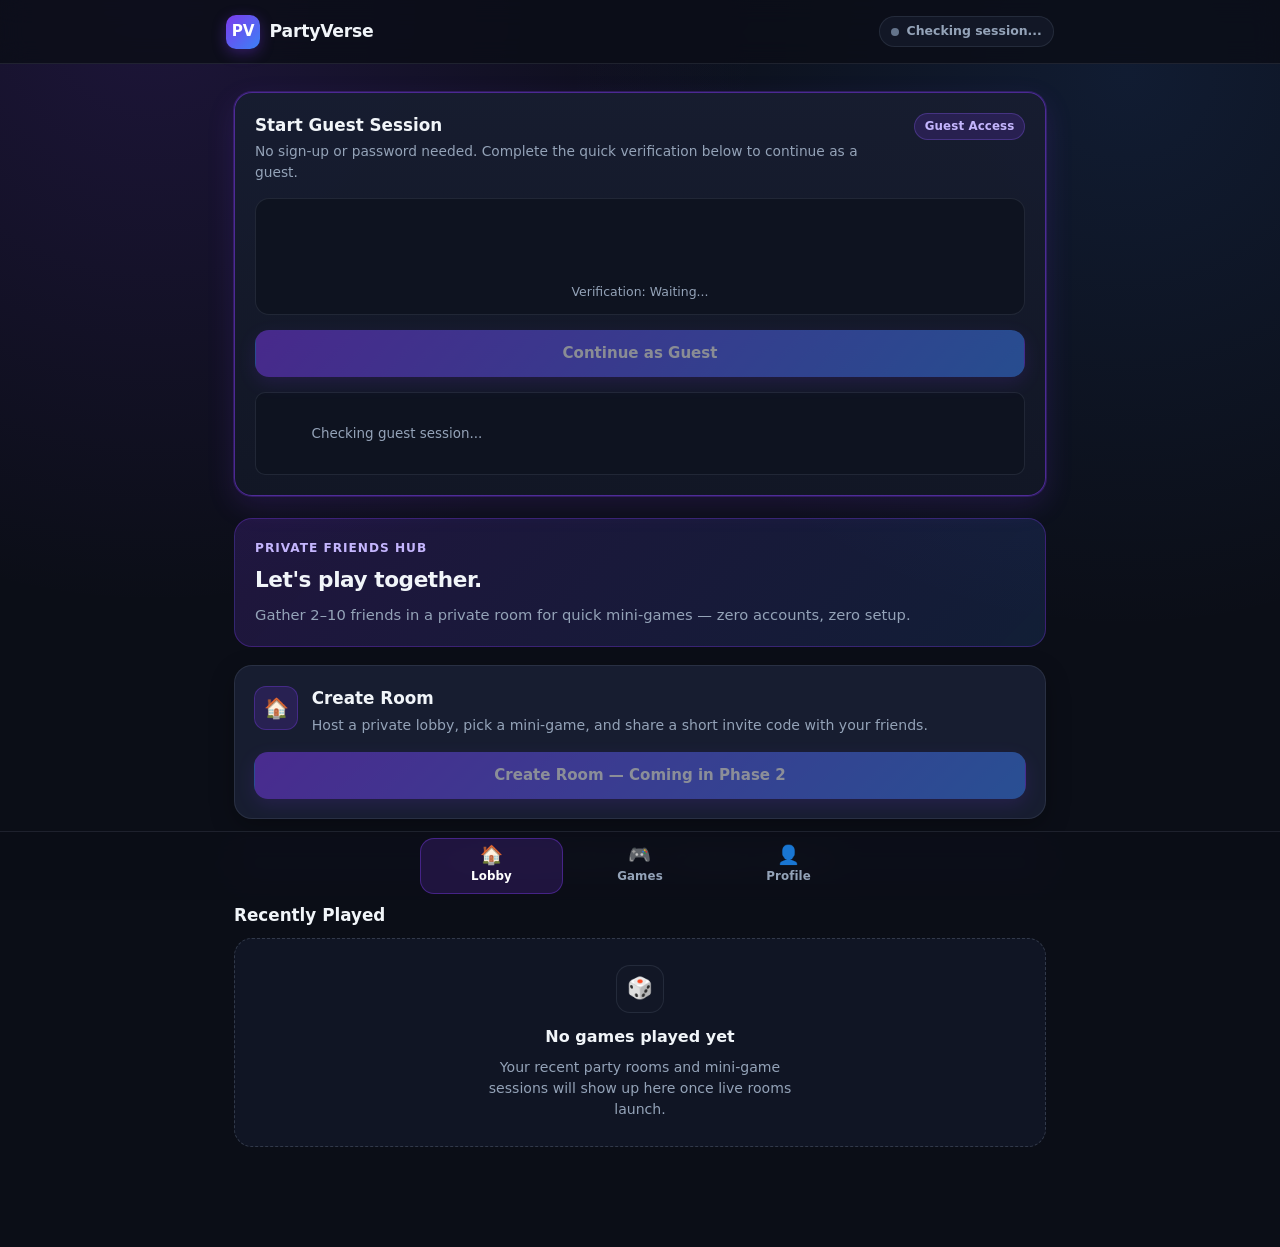
==== index.html @ f5dfbe2a "Create index.html" ====
<!DOCTYPE html>
<html lang="en">
<head>
  <meta charset="UTF-8" />
  <meta name="viewport" content="width=device-width, initial-scale=1.0" />
  <title>PartyVerse — Private Mini-Games for Friends</title>
  <link rel="stylesheet" href="./css/style.css" />
  <script
    src="https://challenges.cloudflare.com/turnstile/v0/api.js?render=explicit"
    async
    defer
  ></script>
</head>
<body>
  <div class="app-shell">
    <!-- Top Bar -->
    <header class="topbar">
      <div class="topbar-inner">
        <div class="brand">
          <span class="brand-mark" aria-hidden="true">PV</span>
          <span class="brand-name">PartyVerse</span>
        </div>

        <div id="status-pill" class="status-pill" role="status" aria-live="polite">
          <span class="status-dot" aria-hidden="true"></span>
          <span id="status-auth">Checking session...</span>
        </div>
      </div>
    </header>

    <!-- Main Content -->
    <main class="app-main">
      <!-- Guest Sign-In & Turnstile Prompt (Mounted for Turnstile; hidden when session active in Step 2B) -->
      <section id="auth-card" class="auth-card" aria-labelledby="auth-heading">
        <div class="auth-card-head">
          <div>
            <h2 id="auth-heading" class="auth-title">Start Guest Session</h2>
            <p class="auth-subtitle">
              No sign-up or password needed. Complete the quick verification below to continue as a guest.
            </p>
          </div>
          <span class="pill pill--purple">Guest Access</span>
        </div>

        <div class="turnstile-wrap">
          <div id="turnstile-box"></div>
          <div class="turnstile-status">
            Verification: <span id="status-turnstile">Waiting...</span>
          </div>
        </div>

        <button id="btn-signin" type="button" class="btn btn--primary btn--full" disabled>
          Continue as Guest
        </button>

        <div id="log-output" class="auth-feedback" role="status" aria-live="polite">
          Checking guest session...
        </div>
      </section>

      <!-- Hidden compatibility nodes for Phase 0 js/main.js until Step 2B -->
      <div hidden aria-hidden="true">
        <span id="status-config"></span>
        <span id="status-client"></span>
      </div>

      <!-- View 1: Lobby -->
      <section id="view-lobby" class="view is-active" aria-labelledby="lobby-heading">
        <div class="welcome-banner">
          <span class="welcome-kicker">Private Friends Hub</span>
          <h1 id="lobby-heading" class="welcome-title">Let's play together.</h1>
          <p class="welcome-copy">
            Gather 2–10 friends in a private room for quick mini-games — zero accounts, zero setup.
          </p>
        </div>

        <!-- Prominent Create Room Card -->
        <article class="action-card" aria-labelledby="create-room-heading">
          <div class="action-card-top">
            <div class="action-icon action-icon--purple" aria-hidden="true">🏠</div>
            <div>
              <h2 id="create-room-heading" class="action-title">Create Room</h2>
              <p class="action-desc">
                Host a private lobby, pick a mini-game, and share a short invite code with your friends.
              </p>
            </div>
          </div>
          <button type="button" class="btn btn--primary btn--full" disabled aria-disabled="true">
            Create Room — Coming in Phase 2
          </button>
        </article>

        <!-- Smaller, Easily Accessible Join Room Button -->
        <button type="button" class="btn btn--secondary btn--full" disabled aria-disabled="true">
          <span aria-hidden="true">🎟️</span>
          <span>Join Room with Code — Coming in Phase 2</span>
        </button>

        <!-- Recently Played (Clean Empty State) -->
        <section aria-labelledby="recent-heading">
          <div class="section-head" style="margin-bottom: 0.65rem;">
            <h2 id="recent-heading" class="action-title">Recently Played</h2>
          </div>
          <div class="card card--dashed empty-state">
            <div class="empty-state-icon" aria-hidden="true">🎲</div>
            <h3 class="empty-state-title">No games played yet</h3>
            <p class="empty-state-desc">
              Your recent party rooms and mini-game sessions will show up here once live rooms launch.
            </p>
          </div>
        </section>
      </section>

      <!-- View 2: Games -->
      <section id="view-games" class="view" aria-labelledby="games-heading">
        <div class="section-head">
          <h1 id="games-heading" class="section-title">Mini-Games</h1>
          <p class="section-subtitle">
            Designed for 2–10 friends on mobile or desktop. Games unlock once private rooms go live.
          </p>
        </div>

        <div class="games-grid">
          <!-- Game 1: Quiz Battle -->
          <article class="game-card game-card--available" aria-labelledby="game-quiz-title">
            <svg viewBox="0 0 400 130" width="100%" role="img" aria-label="Quiz Battle artwork" style="display:block;border-radius:12px;">
              <defs>
                <linearGradient id="art-quiz" x1="0" y1="0" x2="1" y2="1">
                  <stop offset="0%" stop-color="#311b6e" />
                  <stop offset="100%" stop-color="#1d4ed8" />
                </linearGradient>
              </defs>
              <rect width="400" height="130" fill="url(#art-quiz)" />
              <circle cx="330" cy="24" r="58" fill="#7c3aed" opacity="0.28" />
              <circle cx="70" cy="115" r="52" fill="#3b82f6" opacity="0.24" />
              <rect x="28" y="28" width="112" height="24" rx="8" fill="#ffffff" opacity="0.14" />
              <rect x="28" y="60" width="84" height="16" rx="6" fill="#ffffff" opacity="0.1" />
              <rect x="28" y="84" width="98" height="16" rx="6" fill="#60a5fa" opacity="0.28" />
              <path d="M298 22 L268 70 H294 L282 110 L328 56 H300 Z" fill="#c4b5fd" opacity="0.92" />
            </svg>

            <div class="game-card-top">
              <div>
                <h2 id="game-quiz-title" class="game-title">Quiz Battle</h2>
                <p class="game-mode">Real-time trivia</p>
              </div>
              <span class="pill pill--purple">MVP Launch</span>
            </div>

            <p class="game-desc">
              Answer fast, outscore your friends, and climb the round-by-round trivia leaderboard together.
            </p>

            <div class="game-tags">
              <span class="pill pill--blue">2–10 Players</span>
              <span class="pill pill--muted">Real-Time Trivia</span>
            </div>

            <div class="game-footer">
              <span>Unlocks with live rooms</span>
              <span class="pill pill--muted">Launch Lineup</span>
            </div>
          </article>

          <!-- Game 2: Tic-Tac-Toe Tournament -->
          <article class="game-card game-card--available" aria-labelledby="game-ttt-title">
            <svg viewBox="0 0 400 130" width="100%" role="img" aria-label="Tic-Tac-Toe Tournament artwork" style="display:block;border-radius:12px;">
              <defs>
                <linearGradient id="art-ttt" x1="0" y1="0" x2="1" y2="1">
                  <stop offset="0%" stop-color="#172554" />
                  <stop offset="100%" stop-color="#4c1d95" />
                </linearGradient>
              </defs>
              <rect width="400" height="130" fill="url(#art-ttt)" />
              <circle cx="84" cy="24" r="54" fill="#3b82f6" opacity="0.24" />
              <g stroke="#93c5fd" stroke-width="3" opacity="0.45">
                <line x1="170" y1="22" x2="170" y2="108" />
                <line x1="230" y1="22" x2="230" y2="108" />
                <line x1="130" y1="50" x2="270" y2="50" />
                <line x1="130" y1="80" x2="270" y2="80" />
              </g>
              <g stroke="#c4b5fd" stroke-width="5" stroke-linecap="round">
                <line x1="142" y1="28" x2="158" y2="44" />
                <line x1="158" y1="28" x2="142" y2="44" />
                <line x1="192" y1="57" x2="208" y2="73" />
                <line x1="208" y1="57" x2="192" y2="73" />
              </g>
              <circle cx="250" cy="94" r="10" fill="none" stroke="#60a5fa" stroke-width="5" />
              <circle cx="150" cy="94" r="10" fill="none" stroke="#60a5fa" stroke-width="5" opacity="0.8" />
            </svg>

            <div class="game-card-top">
              <div>
                <h2 id="game-ttt-title" class="game-title">Tic-Tac-Toe Tournament</h2>
                <p class="game-mode">Turn-based tournament</p>
              </div>
              <span class="pill pill--purple">MVP Launch</span>
            </div>

            <p class="game-desc">
              Face off in rapid 1v1 matches across a knockout bracket until one friend claims the crown.
            </p>

            <div class="game-tags">
              <span class="pill pill--blue">2–10 Players</span>
              <span class="pill pill--muted">Turn-Based Tournament</span>
            </div>

            <div class="game-footer">
              <span>Unlocks with live rooms</span>
              <span class="pill pill--muted">Launch Lineup</span>
            </div>
          </article>

          <!-- Game 3: Impostor Word (Coming Soon) -->
          <article class="game-card game-card--upcoming" aria-labelledby="game-impostor-title">
            <svg viewBox="0 0 400 130" width="100%" role="img" aria-label="Impostor Word artwork" style="display:block;border-radius:12px;">
              <defs>
                <linearGradient id="art-imp" x1="0" y1="0" x2="1" y2="1">
                  <stop offset="0%" stop-color="#111827" />
                  <stop offset="100%" stop-color="#1e293b" />
                </linearGradient>
              </defs>
              <rect width="400" height="130" fill="url(#art-imp)" />
              <circle cx="200" cy="65" r="44" fill="#64748b" opacity="0.16" />
              <rect x="136" y="46" width="128" height="38" rx="10" fill="#0f172a" stroke="#64748b" stroke-dasharray="5 4" stroke-width="2" />
              <text x="200" y="71" text-anchor="middle" fill="#94a3b8" font-family="system-ui, sans-serif" font-size="16" font-weight="700" letter-spacing="4">? ? ? ?</text>
            </svg>

            <div class="game-card-top">
              <div>
                <h2 id="game-impostor-title" class="game-title">Impostor Word</h2>
                <p class="game-mode">Social deduction</p>
              </div>
              <span class="pill pill--upcoming">Coming Soon</span>
            </div>

            <p class="game-desc">
              Everyone shares one secret word except the impostors. Drop subtle clues and vote out the bluffers.
            </p>

            <div class="game-tags">
              <span class="pill pill--muted">2–10 Players</span>
              <span class="pill pill--muted">Social Deduction</span>
            </div>

            <div class="game-footer">
              <span>Planned post-MVP expansion</span>
              <span class="pill pill--upcoming">Coming Soon</span>
            </div>
          </article>
        </div>
      </section>

      <!-- View 3: Profile -->
      <section id="view-profile" class="view" aria-labelledby="profile-heading">
        <div class="section-head">
          <h1 id="profile-heading" class="section-title">Profile</h1>
          <p class="section-subtitle">
            Customize how you look in rooms. Nickname and avatar changes are UI preview only and are not permanently saved yet.
          </p>
        </div>

        <div class="profile-stack">
          <!-- Avatar & Nickname -->
          <article class="card">
            <div class="profile-preview">
              <div id="profile-avatar-preview" class="profile-avatar-lg" aria-hidden="true">🦊</div>
              <div class="profile-identity">
                <h2 id="profile-display-name" class="profile-name">Guest Player</h2>
                <p class="profile-note">Preview only — not permanently saved yet.</p>
              </div>
            </div>

            <div class="field">
              <label for="input-nickname" class="field-label">Nickname</label>
              <input
                id="input-nickname"
                class="field-input"
                type="text"
                maxlength="20"
                autocomplete="off"
                placeholder="Type a nickname (preview only)"
              />
              <span class="field-hint">
                Up to 20 characters. Server-side profile saving will be added in a later phase.
              </span>
            </div>

            <div class="field">
              <span class="field-label">Preset Avatar</span>
              <div id="avatar-grid" class="avatar-grid" role="group" aria-label="Choose a preset avatar">
                <button type="button" class="avatar-option is-selected" data-avatar="🦊" aria-pressed="true" aria-label="Fox avatar">🦊</button>
                <button type="button" class="avatar-option" data-avatar="🐼" aria-pressed="false" aria-label="Panda avatar">🐼</button>
                <button type="button" class="avatar-option" data-avatar="🐙" aria-pressed="false" aria-label="Octopus avatar">🐙</button>
                <button type="button" class="avatar-option" data-avatar="🦉" aria-pressed="false" aria-label="Owl avatar">🦉</button>
                <button type="button" class="avatar-option" data-avatar="👾" aria-pressed="false" aria-label="Alien avatar">👾</button>
                <button type="button" class="avatar-option" data-avatar="🤖" aria-pressed="false" aria-label="Robot avatar">🤖</button>
                <button type="button" class="avatar-option" data-avatar="🐯" aria-pressed="false" aria-label="Tiger avatar">🐯</button>
                <button type="button" class="avatar-option" data-avatar="🐸" aria-pressed="false" aria-label="Frog avatar">🐸</button>
              </div>
            </div>
          </article>

          <!-- Guest Session Information -->
          <article class="card session-card" aria-labelledby="session-heading">
            <h2 id="session-heading" class="pin-title">Guest Session</h2>
            <div class="session-row">
              <span class="session-label">Session Status</span>
              <span id="profile-session-status" class="session-value">Checking session...</span>
            </div>
            <div class="session-row">
              <span class="session-label">Account Type</span>
              <span class="session-value">Anonymous Guest</span>
            </div>
            <button id="btn-signout" type="button" class="btn btn--danger btn--full" hidden>
              Sign Out of Guest Session
            </button>
          </article>

          <!-- Recovery PIN Visual Placeholder -->
          <article class="card pin-card" aria-labelledby="pin-heading">
            <div class="pin-card-head">
              <h2 id="pin-heading" class="pin-title">Recovery PIN</h2>
              <span class="pill pill--upcoming">Placeholder</span>
            </div>
            <p class="pin-desc">
              In a future update, an 8-digit Recovery PIN will let you restore your guest identity on another device. PIN generation and storage are not active yet.
            </p>
            <div class="pin-slots" aria-label="Recovery PIN not yet available">
              <span class="pin-slot" aria-hidden="true">–</span>
              <span class="pin-slot" aria-hidden="true">–</span>
              <span class="pin-slot" aria-hidden="true">–</span>
              <span class="pin-slot" aria-hidden="true">–</span>
              <span class="pin-slot" aria-hidden="true">–</span>
              <span class="pin-slot" aria-hidden="true">–</span>
              <span class="pin-slot" aria-hidden="true">–</span>
              <span class="pin-slot" aria-hidden="true">–</span>
            </div>
          </article>
        </div>
      </section>
    </main>

    <!-- Fixed Bottom Navigation -->
    <nav class="bottom-nav" aria-label="Primary navigation">
      <div class="bottom-nav-inner">
        <button type="button" class="nav-btn is-active" data-view="lobby" aria-current="page">
          <span class="nav-icon" aria-hidden="true">🏠</span>
          <span class="nav-label">Lobby</span>
        </button>
        <button type="button" class="nav-btn" data-view="games">
          <span class="nav-icon" aria-hidden="true">🎮</span>
          <span class="nav-label">Games</span>
        </button>
        <button type="button" class="nav-btn" data-view="profile">
          <span class="nav-icon" aria-hidden="true">👤</span>
          <span class="nav-label">Profile</span>
        </button>
      </div>
    </nav>
  </div>

  <script type="module" src="./js/main.js"></script>
</body>
</html>
---- css/style.css ----
/* ==========================================================================
   PartyVerse — Phase 1: Mobile-First Dark UI Shell & Navigation
   ========================================================================== */

:root {
  /* Core Surfaces */
  --bg-base: #0b0e17;
  --bg-elevated: #121726;
  --bg-surface: #171d30;
  --bg-surface-hover: #1e2640;
  --bg-input: #0e1320;

  /* Borders */
  --border-subtle: rgba(148, 163, 184, 0.14);
  --border-strong: rgba(148, 163, 184, 0.26);
  --border-accent: rgba(124, 58, 237, 0.55);

  /* Text */
  --text-primary: #f1f5f9;
  --text-secondary: #94a3b8;
  --text-muted: #64748b;

  /* Brand Accents (Purple & Blue) */
  --accent-purple: #7c3aed;
  --accent-purple-soft: rgba(124, 58, 237, 0.18);
  --accent-blue: #3b82f6;
  --accent-blue-soft: rgba(59, 130, 246, 0.18);
  --accent-gradient: linear-gradient(135deg, #7c3aed 0%, #3b82f6 100%);
  --accent-gradient-hover: linear-gradient(135deg, #8b5cf6 0%, #60a5fa 100%);

  /* Semantic Status */
  --status-ok: #22c55e;
  --status-ok-bg: rgba(34, 197, 94, 0.14);
  --status-ok-text: #86efac;

  --status-warn: #f59e0b;
  --status-warn-bg: rgba(245, 158, 11, 0.14);
  --status-warn-text: #fde68a;

  --status-err: #ef4444;
  --status-err-bg: rgba(239, 68, 68, 0.14);
  --status-err-text: #fca5a5;

  /* Layout & Rhythm */
  --topbar-h: 64px;
  --bottomnav-h: 68px;
  --container-max: 860px;

  --radius-sm: 10px;
  --radius-md: 14px;
  --radius-lg: 18px;
  --radius-pill: 999px;

  /* Elevation */
  --shadow-card: 0 8px 24px rgba(0, 0, 0, 0.28);
  --shadow-glow: 0 0 0 1px rgba(124, 58, 237, 0.25), 0 10px 28px rgba(124, 58, 237, 0.16);

  /* Motion */
  --ease-out: cubic-bezier(0.22, 1, 0.36, 1);
  --dur-fast: 160ms;
  --dur-base: 220ms;
}

/* --------------------------------------------------------------------------
   Base & Reset
   -------------------------------------------------------------------------- */

*,
*::before,
*::after {
  box-sizing: border-box;
}

html {
  color-scheme: dark;
  -webkit-text-size-adjust: 100%;
}

body {
  margin: 0;
  min-height: 100dvh;
  font-family: system-ui, -apple-system, BlinkMacSystemFont, "Segoe UI", Roboto,
    Helvetica, Arial, sans-serif;
  font-size: 1rem;
  line-height: 1.5;
  color: var(--text-primary);
  background-color: var(--bg-base);
  background-image:
    radial-gradient(circle at 12% 0%, rgba(124, 58, 237, 0.16), transparent 42%),
    radial-gradient(circle at 88% 8%, rgba(59, 130, 246, 0.12), transparent 40%);
  background-attachment: fixed;
  -webkit-font-smoothing: antialiased;
}

[hidden] {
  display: none !important;
}

h1,
h2,
h3,
p {
  margin: 0;
}

button,
input {
  font: inherit;
  color: inherit;
}

button {
  touch-action: manipulation;
  -webkit-tap-highlight-color: transparent;
}

:focus-visible {
  outline: 2px solid var(--accent-blue);
  outline-offset: 2px;
}

.sr-only {
  position: absolute;
  width: 1px;
  height: 1px;
  padding: 0;
  margin: -1px;
  overflow: hidden;
  clip: rect(0, 0, 0, 0);
  white-space: nowrap;
  border: 0;
}

/* --------------------------------------------------------------------------
   App Shell & Top Bar
   -------------------------------------------------------------------------- */

.app-shell {
  min-height: 100dvh;
  display: flex;
  flex-direction: column;
}

.topbar {
  position: sticky;
  top: 0;
  z-index: 30;
  height: var(--topbar-h);
  background: rgba(11, 14, 23, 0.84);
  backdrop-filter: blur(12px);
  -webkit-backdrop-filter: blur(12px);
  border-bottom: 1px solid var(--border-subtle);
}

.topbar-inner {
  height: 100%;
  max-width: var(--container-max);
  margin: 0 auto;
  padding: 0 1rem;
  display: flex;
  align-items: center;
  justify-content: space-between;
  gap: 0.75rem;
}

.brand {
  display: flex;
  align-items: center;
  gap: 0.6rem;
  min-width: 0;
}

.brand-mark {
  width: 34px;
  height: 34px;
  border-radius: 10px;
  background: var(--accent-gradient);
  display: grid;
  place-items: center;
  font-weight: 800;
  font-size: 0.95rem;
  letter-spacing: -0.02em;
  color: #ffffff;
  flex-shrink: 0;
  box-shadow: 0 4px 14px rgba(124, 58, 237, 0.35);
}

.brand-name {
  font-size: 1.08rem;
  font-weight: 700;
  letter-spacing: -0.015em;
  white-space: nowrap;
}

/* Session Status Pill (Authentication State Only) */

.status-pill {
  display: inline-flex;
  align-items: center;
  gap: 0.45rem;
  max-width: 58%;
  padding: 0.35rem 0.7rem;
  border-radius: var(--radius-pill);
  border: 1px solid var(--border-subtle);
  background: var(--bg-elevated);
  font-size: 0.78rem;
  font-weight: 600;
  color: var(--text-secondary);
  white-space: nowrap;
  overflow: hidden;
  text-overflow: ellipsis;
}

.status-dot {
  width: 8px;
  height: 8px;
  border-radius: 50%;
  background: var(--text-muted);
  flex-shrink: 0;
}

.status-pill--active {
  background: var(--status-ok-bg);
  border-color: rgba(34, 197, 94, 0.3);
  color: var(--status-ok-text);
}

.status-pill--active .status-dot {
  background: var(--status-ok);
}

.status-pill--warn {
  background: var(--status-warn-bg);
  border-color: rgba(245, 158, 11, 0.32);
  color: var(--status-warn-text);
}

.status-pill--warn .status-dot {
  background: var(--status-warn);
}

.status-pill--error {
  background: var(--status-err-bg);
  border-color: rgba(239, 68, 68, 0.32);
  color: var(--status-err-text);
}

.status-pill--error .status-dot {
  background: var(--status-err);
}

/* --------------------------------------------------------------------------
   Main Content & Views
   -------------------------------------------------------------------------- */

.app-main {
  flex: 1;
  width: 100%;
  max-width: var(--container-max);
  margin: 0 auto;
  padding: 1.15rem 1rem calc(var(--bottomnav-h) + 1.5rem + env(safe-area-inset-bottom, 0px));
  display: flex;
  flex-direction: column;
  gap: 1.15rem;
}

.view {
  display: none;
  flex-direction: column;
  gap: 1.15rem;
}

.view.is-active {
  display: flex;
  animation: viewEnter var(--dur-base) var(--ease-out);
}

@keyframes viewEnter {
  from {
    opacity: 0;
    transform: translateY(6px);
  }
  to {
    opacity: 1;
    transform: translateY(0);
  }
}

.section-head {
  display: flex;
  flex-direction: column;
  gap: 0.25rem;
}

.section-title {
  font-size: 1.35rem;
  font-weight: 700;
  letter-spacing: -0.02em;
}

.section-subtitle {
  font-size: 0.92rem;
  color: var(--text-secondary);
}

/* --------------------------------------------------------------------------
   Shared Cards, Pills & Buttons
   -------------------------------------------------------------------------- */

.card {
  background: var(--bg-surface);
  border: 1px solid var(--border-subtle);
  border-radius: var(--radius-lg);
  padding: 1.15rem;
  box-shadow: var(--shadow-card);
}

.card--dashed {
  background: rgba(23, 29, 48, 0.55);
  border-style: dashed;
  border-color: var(--border-strong);
  box-shadow: none;
}

.pill {
  display: inline-flex;
  align-items: center;
  gap: 0.3rem;
  padding: 0.22rem 0.6rem;
  border-radius: var(--radius-pill);
  font-size: 0.74rem;
  font-weight: 600;
  letter-spacing: 0.01em;
  white-space: nowrap;
}

.pill--purple {
  background: var(--accent-purple-soft);
  color: #c4b5fd;
  border: 1px solid rgba(139, 92, 246, 0.3);
}

.pill--blue {
  background: var(--accent-blue-soft);
  color: #93c5fd;
  border: 1px solid rgba(59, 130, 246, 0.3);
}

.pill--available {
  background: var(--status-ok-bg);
  color: var(--status-ok-text);
  border: 1px solid rgba(34, 197, 94, 0.3);
}

.pill--upcoming {
  background: rgba(100, 116, 139, 0.16);
  color: #cbd5e1;
  border: 1px solid rgba(148, 163, 184, 0.24);
}

.pill--muted {
  background: rgba(148, 163, 184, 0.1);
  color: var(--text-secondary);
  border: 1px solid var(--border-subtle);
}

.btn {
  display: inline-flex;
  align-items: center;
  justify-content: center;
  gap: 0.5rem;
  min-height: 46px;
  padding: 0.7rem 1.1rem;
  border-radius: var(--radius-md);
  border: 1px solid transparent;
  font-size: 0.94rem;
  font-weight: 600;
  cursor: pointer;
  transition:
    transform var(--dur-fast) var(--ease-out),
    background-color var(--dur-fast) var(--ease-out),
    border-color var(--dur-fast) var(--ease-out),
    opacity var(--dur-fast) var(--ease-out);
}

.btn:active:not(:disabled) {
  transform: scale(0.98);
}

.btn:disabled {
  opacity: 0.5;
  cursor: not-allowed;
}

.btn--full {
  width: 100%;
}

.btn--primary {
  background: var(--accent-gradient);
  color: #ffffff;
  box-shadow: 0 6px 18px rgba(124, 58, 237, 0.28);
}

.btn--primary:hover:not(:disabled) {
  background: var(--accent-gradient-hover);
}

.btn--secondary {
  background: var(--bg-surface-hover);
  border-color: var(--border-strong);
  color: var(--text-primary);
}

.btn--secondary:hover:not(:disabled) {
  background: #253050;
  border-color: rgba(148, 163, 184, 0.4);
}

.btn--danger {
  background: var(--status-err-bg);
  border-color: rgba(239, 68, 68, 0.34);
  color: var(--status-err-text);
}

.btn--danger:hover:not(:disabled) {
  background: rgba(239, 68, 68, 0.22);
}

/* --------------------------------------------------------------------------
   Guest Sign-In Prompt & Cloudflare Turnstile Container
   -------------------------------------------------------------------------- */

.auth-card {
  background: linear-gradient(
    180deg,
    rgba(23, 29, 48, 0.98) 0%,
    rgba(18, 23, 38, 0.98) 100%
  );
  border: 1px solid var(--border-accent);
  border-radius: var(--radius-lg);
  padding: 1.25rem;
  box-shadow: var(--shadow-glow);
  display: flex;
  flex-direction: column;
  gap: 0.95rem;
}

.auth-card-head {
  display: flex;
  align-items: flex-start;
  justify-content: space-between;
  gap: 0.75rem;
}

.auth-title {
  font-size: 1.05rem;
  font-weight: 700;
}

.auth-subtitle {
  margin-top: 0.2rem;
  font-size: 0.86rem;
  color: var(--text-secondary);
}

.turnstile-wrap {
  display: flex;
  flex-direction: column;
  align-items: center;
  gap: 0.45rem;
  padding: 0.75rem;
  border-radius: var(--radius-md);
  background: var(--bg-input);
  border: 1px solid var(--border-subtle);
}

#turnstile-box {
  min-height: 65px;
  display: flex;
  align-items: center;
  justify-content: center;
  width: 100%;
  overflow-x: auto;
}

.turnstile-status {
  font-size: 0.78rem;
  color: var(--text-secondary);
}

.auth-feedback {
  font-size: 0.84rem;
  padding: 0.65rem 0.8rem;
  border-radius: var(--radius-sm);
  background: var(--bg-input);
  border: 1px solid var(--border-subtle);
  color: var(--text-secondary);
  white-space: pre-wrap;
  word-break: break-word;
}

.auth-feedback--error {
  background: var(--status-err-bg);
  border-color: rgba(239, 68, 68, 0.35);
  color: var(--status-err-text);
}

/* --------------------------------------------------------------------------
   Lobby View
   -------------------------------------------------------------------------- */

.welcome-banner {
  background: linear-gradient(
    135deg,
    rgba(124, 58, 237, 0.18) 0%,
    rgba(59, 130, 246, 0.14) 100%
  );
  border: 1px solid rgba(124, 58, 237, 0.32);
  border-radius: var(--radius-lg);
  padding: 1.25rem;
  display: flex;
  flex-direction: column;
  gap: 0.45rem;
}

.welcome-kicker {
  font-size: 0.76rem;
  font-weight: 700;
  text-transform: uppercase;
  letter-spacing: 0.08em;
  color: #c4b5fd;
}

.welcome-title {
  font-size: 1.35rem;
  font-weight: 750;
  letter-spacing: -0.02em;
}

.welcome-copy {
  font-size: 0.92rem;
  color: var(--text-secondary);
}

.action-grid {
  display: grid;
  grid-template-columns: 1fr;
  gap: 0.9rem;
}

.action-card {
  display: flex;
  flex-direction: column;
  justify-content: space-between;
  gap: 1rem;
  background: var(--bg-surface);
  border: 1px solid var(--border-subtle);
  border-radius: var(--radius-lg);
  padding: 1.2rem;
  box-shadow: var(--shadow-card);
  transition:
    border-color var(--dur-fast) var(--ease-out),
    transform var(--dur-fast) var(--ease-out);
}

.action-card:hover {
  border-color: var(--border-strong);
}

.action-card-top {
  display: flex;
  align-items: flex-start;
  gap: 0.85rem;
}

.action-icon {
  width: 44px;
  height: 44px;
  border-radius: 12px;
  display: grid;
  place-items: center;
  font-size: 1.25rem;
  flex-shrink: 0;
}

.action-icon--purple {
  background: var(--accent-purple-soft);
  border: 1px solid rgba(124, 58, 237, 0.35);
}

.action-icon--blue {
  background: var(--accent-blue-soft);
  border: 1px solid rgba(59, 130, 246, 0.35);
}

.action-title {
  font-size: 1.05rem;
  font-weight: 700;
}

.action-desc {
  margin-top: 0.25rem;
  font-size: 0.88rem;
  color: var(--text-secondary);
}

.empty-state {
  text-align: center;
  padding: 1.6rem 1.2rem;
  display: flex;
  flex-direction: column;
  align-items: center;
  gap: 0.5rem;
}

.empty-state-icon {
  width: 48px;
  height: 48px;
  border-radius: 14px;
  background: var(--bg-elevated);
  border: 1px solid var(--border-subtle);
  display: grid;
  place-items: center;
  font-size: 1.3rem;
  margin-bottom: 0.25rem;
}

.empty-state-title {
  font-size: 1rem;
  font-weight: 650;
}

.empty-state-desc {
  max-width: 38ch;
  font-size: 0.88rem;
  color: var(--text-secondary);
}

/* --------------------------------------------------------------------------
   Games View
   -------------------------------------------------------------------------- */

.games-grid {
  display: grid;
  grid-template-columns: 1fr;
  gap: 1rem;
}

.game-card {
  position: relative;
  display: flex;
  flex-direction: column;
  gap: 0.95rem;
  background: var(--bg-surface);
  border: 1px solid var(--border-subtle);
  border-radius: var(--radius-lg);
  padding: 1.2rem;
  box-shadow: var(--shadow-card);
  transition:
    border-color var(--dur-fast) var(--ease-out),
    transform var(--dur-fast) var(--ease-out);
}

.game-card--available {
  border-color: rgba(124, 58, 237, 0.42);
  background: linear-gradient(
    180deg,
    rgba(28, 34, 58, 0.96) 0%,
    rgba(23, 29, 48, 0.98) 100%
  );
}

.game-card--available:hover {
  border-color: rgba(139, 92, 246, 0.65);
  transform: translateY(-2px);
}

.game-card--upcoming {
  background: rgba(18, 23, 38, 0.82);
  border-style: dashed;
  border-color: var(--border-strong);
  box-shadow: none;
}

.game-card--upcoming .game-title,
.game-card--upcoming .game-desc {
  opacity: 0.85;
}

.game-card-top {
  display: flex;
  align-items: flex-start;
  justify-content: space-between;
  gap: 0.75rem;
}

.game-head-left {
  display: flex;
  align-items: center;
  gap: 0.8rem;
}

.game-icon {
  width: 46px;
  height: 46px;
  border-radius: 13px;
  display: grid;
  place-items: center;
  font-size: 1.35rem;
  flex-shrink: 0;
}

.game-icon--quiz {
  background: var(--accent-purple-soft);
  border: 1px solid rgba(124, 58, 237, 0.4);
}

.game-icon--ttt {
  background: var(--accent-blue-soft);
  border: 1px solid rgba(59, 130, 246, 0.4);
}

.game-icon--upcoming {
  background: rgba(100, 116, 139, 0.14);
  border: 1px solid var(--border-subtle);
}

.game-title {
  font-size: 1.08rem;
  font-weight: 700;
}

.game-mode {
  margin-top: 0.15rem;
  font-size: 0.82rem;
  color: var(--text-secondary);
}

.game-desc {
  font-size: 0.9rem;
  color: var(--text-secondary);
}

.game-tags {
  display: flex;
  flex-wrap: wrap;
  gap: 0.45rem;
}

.game-footer {
  margin-top: auto;
  padding-top: 0.8rem;
  border-top: 1px solid var(--border-subtle);
  display: flex;
  align-items: center;
  justify-content: space-between;
  gap: 0.75rem;
  font-size: 0.82rem;
  color: var(--text-secondary);
}

/* --------------------------------------------------------------------------
   Profile View
   -------------------------------------------------------------------------- */

.profile-stack {
  display: flex;
  flex-direction: column;
  gap: 1rem;
}

.profile-preview {
  display: flex;
  align-items: center;
  gap: 0.95rem;
}

.profile-avatar-lg {
  width: 60px;
  height: 60px;
  border-radius: 16px;
  background: var(--accent-gradient);
  display: grid;
  place-items: center;
  font-size: 1.8rem;
  flex-shrink: 0;
  box-shadow: 0 6px 18px rgba(124, 58, 237, 0.28);
}

.profile-identity {
  min-width: 0;
  display: flex;
  flex-direction: column;
  gap: 0.2rem;
}

.profile-name {
  font-size: 1.15rem;
  font-weight: 700;
  overflow: hidden;
  text-overflow: ellipsis;
  white-space: nowrap;
}

.profile-note {
  font-size: 0.82rem;
  color: var(--text-secondary);
}

.field {
  margin-top: 1rem;
  display: flex;
  flex-direction: column;
  gap: 0.4rem;
}

.field-label {
  font-size: 0.86rem;
  font-weight: 600;
  color: var(--text-primary);
}

.field-input {
  width: 100%;
  min-height: 46px;
  padding: 0.65rem 0.85rem;
  border-radius: var(--radius-md);
  border: 1px solid var(--border-strong);
  background: var(--bg-input);
  color: var(--text-primary);
  font-size: 0.96rem;
  transition: border-color var(--dur-fast) var(--ease-out);
}

.field-input::placeholder {
  color: var(--text-muted);
}

.field-input:focus {
  outline: none;
  border-color: var(--accent-blue);
  box-shadow: 0 0 0 3px rgba(59, 130, 246, 0.2);
}

.field-hint {
  font-size: 0.8rem;
  color: var(--text-muted);
}

/* Preset Avatar Selector */

.avatar-grid {
  margin-top: 0.75rem;
  display: grid;
  grid-template-columns: repeat(4, minmax(0, 1fr));
  gap: 0.6rem;
}

.avatar-option {
  min-height: 54px;
  border-radius: var(--radius-md);
  border: 1px solid var(--border-subtle);
  background: var(--bg-input);
  font-size: 1.45rem;
  display: grid;
  place-items: center;
  cursor: pointer;
  transition:
    transform var(--dur-fast) var(--ease-out),
    border-color var(--dur-fast) var(--ease-out),
    background-color var(--dur-fast) var(--ease-out);
}

.avatar-option:hover {
  background: var(--bg-surface-hover);
  border-color: var(--border-strong);
}

.avatar-option.is-selected {
  background: var(--accent-purple-soft);
  border-color: var(--accent-purple);
  box-shadow: 0 0 0 2px rgba(124, 58, 237, 0.35);
}

/* Recovery PIN Visual Placeholder */

.pin-card {
  display: flex;
  flex-direction: column;
  gap: 0.8rem;
}

.pin-card-head {
  display: flex;
  align-items: center;
  justify-content: space-between;
  gap: 0.5rem;
}

.pin-title {
  font-size: 1rem;
  font-weight: 700;
}

.pin-desc {
  font-size: 0.86rem;
  color: var(--text-secondary);
}

.pin-slots {
  display: grid;
  grid-template-columns: repeat(8, minmax(0, 1fr));
  gap: 0.35rem;
}

.pin-slot {
  height: 42px;
  border-radius: var(--radius-sm);
  border: 1px dashed var(--border-strong);
  background: var(--bg-input);
  display: grid;
  place-items: center;
  font-family: ui-monospace, SFMono-Regular, Menlo, Monaco, Consolas, monospace;
  font-size: 1rem;
  color: var(--text-muted);
  user-select: none;
}

/* Session Summary Card */

.session-card {
  display: flex;
  flex-direction: column;
  gap: 0.8rem;
}

.session-row {
  display: flex;
  align-items: center;
  justify-content: space-between;
  gap: 0.75rem;
  font-size: 0.86rem;
}

.session-label {
  color: var(--text-secondary);
}

.session-value {
  font-family: ui-monospace, SFMono-Regular, Menlo, Monaco, Consolas, monospace;
  font-size: 0.82rem;
  color: var(--text-primary);
  text-align: right;
  word-break: break-all;
}

/* --------------------------------------------------------------------------
   Bottom Navigation Bar
   -------------------------------------------------------------------------- */

.bottom-nav {
  position: fixed;
  left: 0;
  right: 0;
  bottom: 0;
  z-index: 30;
  background: rgba(11, 14, 23, 0.92);
  backdrop-filter: blur(14px);
  -webkit-backdrop-filter: blur(14px);
  border-top: 1px solid var(--border-subtle);
  padding-bottom: env(safe-area-inset-bottom, 0px);
}

.bottom-nav-inner {
  max-width: var(--container-max);
  margin: 0 auto;
  height: var(--bottomnav-h);
  padding: 0.4rem 0.65rem;
  display: grid;
  grid-template-columns: repeat(3, 1fr);
  gap: 0.4rem;
}

.nav-btn {
  min-height: 48px;
  border: 1px solid transparent;
  border-radius: var(--radius-md);
  background: transparent;
  color: var(--text-secondary);
  display: flex;
  flex-direction: column;
  align-items: center;
  justify-content: center;
  gap: 0.2rem;
  cursor: pointer;
  transition:
    color var(--dur-fast) var(--ease-out),
    background-color var(--dur-fast) var(--ease-out),
    border-color var(--dur-fast) var(--ease-out);
}

.nav-btn:hover {
  color: var(--text-primary);
  background: rgba(148, 163, 184, 0.08);
}

.nav-btn.is-active {
  color: #ffffff;
  background: var(--accent-purple-soft);
  border-color: rgba(124, 58, 237, 0.42);
}

.nav-icon {
  font-size: 1.15rem;
  line-height: 1;
}

.nav-label {
  font-size: 0.74rem;
  font-weight: 650;
  letter-spacing: 0.01em;
}

/* --------------------------------------------------------------------------
   Responsive Breakpoints (Tablet & Desktop)
   -------------------------------------------------------------------------- */

@media (min-width: 640px) {
  .avatar-grid {
    grid-template-columns: repeat(8, minmax(0, 1fr));
  }
}

@media (min-width: 768px) {
  .app-main {
    padding: 1.75rem 1.5rem calc(var(--bottomnav-h) + 2rem);
    gap: 1.35rem;
  }

  .action-grid,
  .games-grid {
    grid-template-columns: repeat(2, minmax(0, 1fr));
    gap: 1.1rem;
  }

  .bottom-nav-inner {
    max-width: 460px;
  }
}

/* --------------------------------------------------------------------------
   Reduced Motion Accessibility
   -------------------------------------------------------------------------- */

@media (prefers-reduced-motion: reduce) {
  *,
  *::before,
  *::after {
    animation-duration: 0.01ms !important;
    animation-iteration-count: 1 !important;
    transition-duration: 0.01ms !important;
    scroll-behavior: auto !important;
  }
}
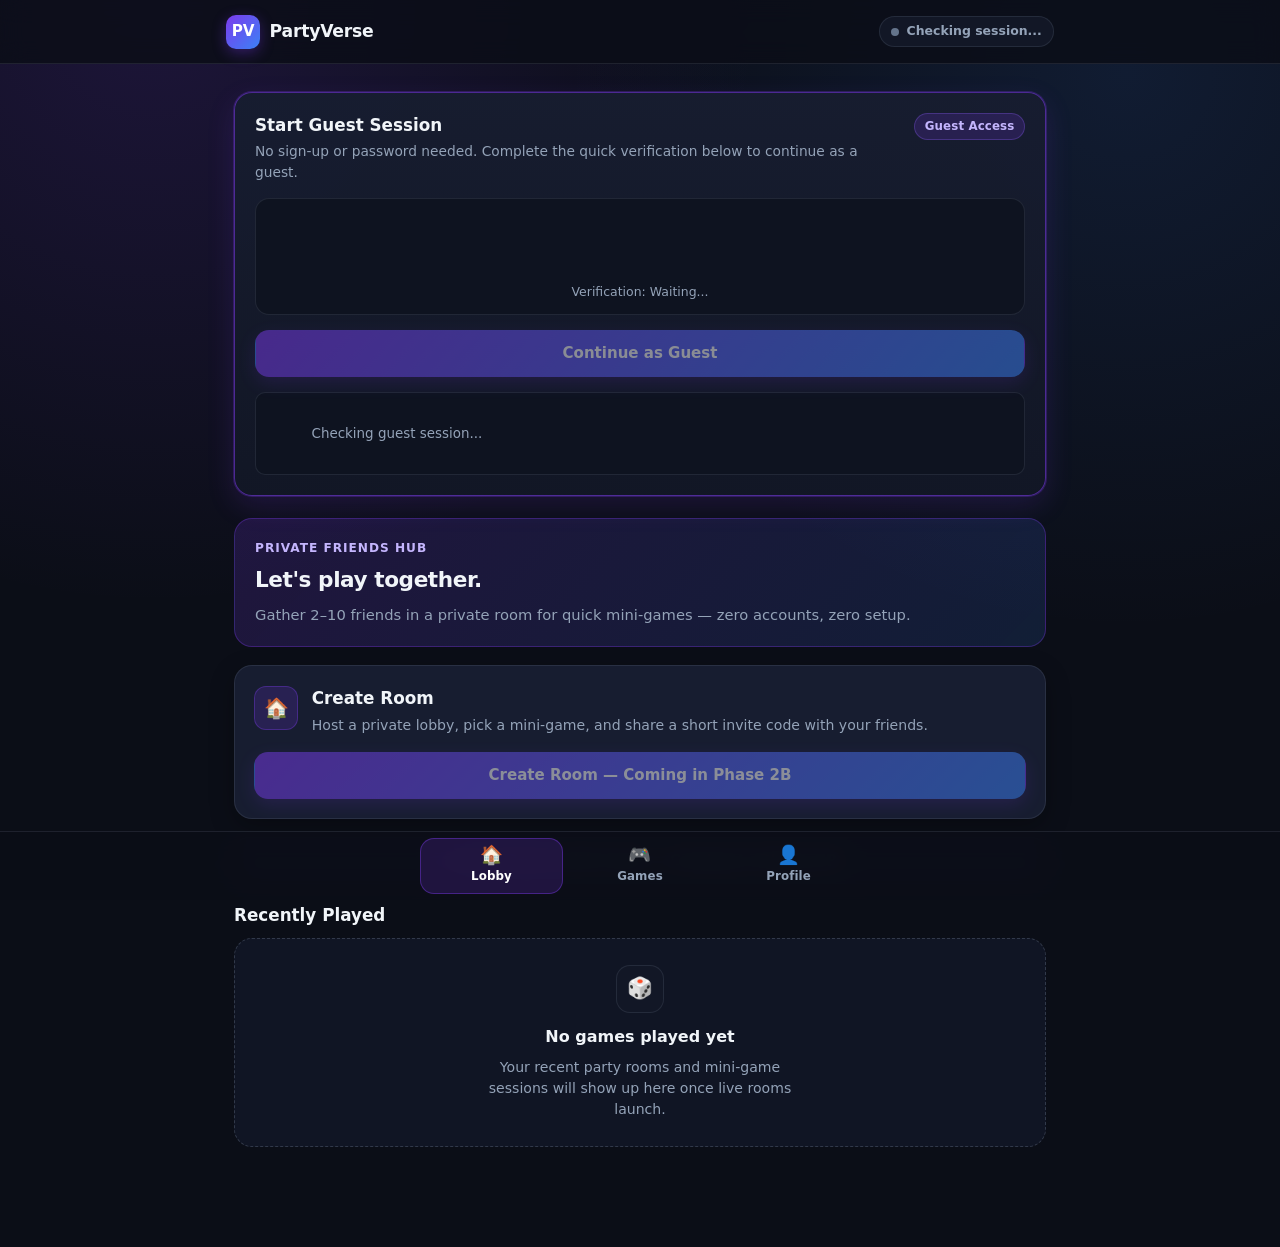
==== commit 36eeac84: "Create index.html" ====
--- a/index.html
+++ b/index.html
@@ -30,7 +30,7 @@
 
     <!-- Main Content -->
     <main class="app-main">
-      <!-- Guest Sign-In & Turnstile Prompt (Mounted for Turnstile; hidden when session active in Step 2B) -->
+      <!-- Guest Sign-In & Turnstile Prompt -->
       <section id="auth-card" class="auth-card" aria-labelledby="auth-heading">
         <div class="auth-card-head">
           <div>
@@ -57,12 +57,6 @@
           Checking guest session...
         </div>
       </section>
-
-      <!-- Hidden compatibility nodes for Phase 0 js/main.js until Step 2B -->
-      <div hidden aria-hidden="true">
-        <span id="status-config"></span>
-        <span id="status-client"></span>
-      </div>
 
       <!-- View 1: Lobby -->
       <section id="view-lobby" class="view is-active" aria-labelledby="lobby-heading">
@@ -86,14 +80,14 @@
             </div>
           </div>
           <button type="button" class="btn btn--primary btn--full" disabled aria-disabled="true">
-            Create Room — Coming in Phase 2
+            Create Room — Coming in Phase 2B
           </button>
         </article>
 
         <!-- Smaller, Easily Accessible Join Room Button -->
         <button type="button" class="btn btn--secondary btn--full" disabled aria-disabled="true">
           <span aria-hidden="true">🎟️</span>
-          <span>Join Room with Code — Coming in Phase 2</span>
+          <span>Join Room with Code — Coming in Phase 2B</span>
         </button>
 
         <!-- Recently Played (Clean Empty State) -->
@@ -257,19 +251,29 @@
         <div class="section-head">
           <h1 id="profile-heading" class="section-title">Profile</h1>
           <p class="section-subtitle">
-            Customize how you look in rooms. Nickname and avatar changes are UI preview only and are not permanently saved yet.
+            Your guest nickname, avatar, and Recovery PIN are tied to your PartyVerse profile.
           </p>
         </div>
 
         <div class="profile-stack">
-          <!-- Avatar & Nickname -->
+          <!-- Avatar, Nickname & Player Code -->
           <article class="card">
             <div class="profile-preview">
               <div id="profile-avatar-preview" class="profile-avatar-lg" aria-hidden="true">🦊</div>
               <div class="profile-identity">
                 <h2 id="profile-display-name" class="profile-name">Guest Player</h2>
-                <p class="profile-note">Preview only — not permanently saved yet.</p>
-              </div>
+                <p id="profile-sync-note" class="profile-note">Sign in as a guest to load your profile.</p>
+              </div>
+            </div>
+
+            <div class="code-row">
+              <div class="code-meta">
+                <span class="code-label">Player Code</span>
+                <span id="profile-player-code" class="code-value">------</span>
+              </div>
+              <button id="btn-copy-code" type="button" class="btn btn--secondary btn--sm" disabled>
+                Copy Code
+              </button>
             </div>
 
             <div class="field">
@@ -280,10 +284,11 @@
                 type="text"
                 maxlength="20"
                 autocomplete="off"
-                placeholder="Type a nickname (preview only)"
+                placeholder="Enter a nickname (1–20 chars)"
+                disabled
               />
               <span class="field-hint">
-                Up to 20 characters. Server-side profile saving will be added in a later phase.
+                1–20 characters. Saved to your PartyVerse guest profile.
               </span>
             </div>
 
@@ -300,7 +305,117 @@
                 <button type="button" class="avatar-option" data-avatar="🐸" aria-pressed="false" aria-label="Frog avatar">🐸</button>
               </div>
             </div>
-          </article>
+
+            <div class="profile-actions">
+              <button id="btn-save-profile" type="button" class="btn btn--primary btn--full" disabled>
+                Save Profile
+              </button>
+              <div id="profile-feedback" class="inline-feedback" role="status" aria-live="polite" hidden></div>
+            </div>
+          </article>
+
+          <!-- 8-Digit Recovery PIN -->
+          <article class="card pin-card" aria-labelledby="pin-heading">
+            <div class="pin-card-head">
+              <h2 id="pin-heading" class="pin-title">8-Digit Recovery PIN</h2>
+              <span id="pin-status-pill" class="pill pill--upcoming">Not Set</span>
+            </div>
+
+            <p id="pin-desc" class="pin-desc">
+              Generate a one-time 8-digit PIN to restore your profile on another device using your Player Code. PINs are hashed server-side and cannot be viewed again.
+            </p>
+
+            <!-- Masked Slots (shown when PIN is not currently being revealed) -->
+            <div id="pin-slots" class="pin-slots" aria-hidden="true">
+              <span class="pin-slot">–</span>
+              <span class="pin-slot">–</span>
+              <span class="pin-slot">–</span>
+              <span class="pin-slot">–</span>
+              <span class="pin-slot">–</span>
+              <span class="pin-slot">–</span>
+              <span class="pin-slot">–</span>
+              <span class="pin-slot">–</span>
+            </div>
+
+            <!-- One-Time Reveal Box (memory-only; cleared on dismiss or refresh) -->
+            <div id="pin-reveal" class="pin-reveal" hidden>
+              <p class="pin-reveal-warning">
+                Save both codes now. This PIN is shown only once and will disappear when dismissed or refreshed.
+              </p>
+              <div class="pin-reveal-grid">
+                <div class="pin-reveal-item">
+                  <span class="pin-reveal-label">Player Code</span>
+                  <span id="reveal-player-code" class="pin-reveal-code">------</span>
+                </div>
+                <div class="pin-reveal-item">
+                  <span class="pin-reveal-label">8-Digit PIN</span>
+                  <span id="reveal-pin-code" class="pin-reveal-code">--------</span>
+                </div>
+              </div>
+              <div class="pin-actions">
+                <button id="btn-copy-recovery" type="button" class="btn btn--primary btn--sm">
+                  Copy Code &amp; PIN
+                </button>
+                <button id="btn-dismiss-pin" type="button" class="btn btn--secondary btn--sm">
+                  I Saved It
+                </button>
+              </div>
+            </div>
+
+            <button id="btn-generate-pin" type="button" class="btn btn--secondary btn--full" disabled>
+              Generate Recovery PIN
+            </button>
+
+            <div id="pin-feedback" class="inline-feedback" role="status" aria-live="polite" hidden></div>
+          </article>
+
+          <!-- Recover Existing Profile -->
+          <details id="recover-details" class="card recover-details">
+            <summary class="recover-summary">
+              <span>Recover Existing Profile</span>
+              <span class="recover-chevron" aria-hidden="true">▼</span>
+            </summary>
+            <div class="recover-body">
+              <p class="pin-desc">
+                Enter your 6-character Player Code and 8-digit Recovery PIN to move your saved profile to this device. Your current guest profile must be unused (pristine), and the PIN will be invalidated after recovery.
+              </p>
+
+              <div class="recover-grid">
+                <div class="field">
+                  <label for="input-recover-code" class="field-label">Player Code</label>
+                  <input
+                    id="input-recover-code"
+                    class="field-input field-input--mono"
+                    type="text"
+                    maxlength="6"
+                    autocomplete="off"
+                    autocapitalize="characters"
+                    spellcheck="false"
+                    placeholder="e.g. 7K4M9Q"
+                  />
+                </div>
+
+                <div class="field">
+                  <label for="input-recover-pin" class="field-label">8-Digit PIN</label>
+                  <input
+                    id="input-recover-pin"
+                    class="field-input field-input--mono"
+                    type="password"
+                    inputmode="numeric"
+                    maxlength="8"
+                    autocomplete="off"
+                    placeholder="8 digits"
+                  />
+                </div>
+              </div>
+
+              <button id="btn-recover-profile" type="button" class="btn btn--primary btn--full" disabled>
+                Recover Profile
+              </button>
+
+              <div id="recover-feedback" class="inline-feedback" role="status" aria-live="polite" hidden></div>
+            </div>
+          </details>
 
           <!-- Guest Session Information -->
           <article class="card session-card" aria-labelledby="session-heading">
@@ -316,27 +431,6 @@
             <button id="btn-signout" type="button" class="btn btn--danger btn--full" hidden>
               Sign Out of Guest Session
             </button>
-          </article>
-
-          <!-- Recovery PIN Visual Placeholder -->
-          <article class="card pin-card" aria-labelledby="pin-heading">
-            <div class="pin-card-head">
-              <h2 id="pin-heading" class="pin-title">Recovery PIN</h2>
-              <span class="pill pill--upcoming">Placeholder</span>
-            </div>
-            <p class="pin-desc">
-              In a future update, an 8-digit Recovery PIN will let you restore your guest identity on another device. PIN generation and storage are not active yet.
-            </p>
-            <div class="pin-slots" aria-label="Recovery PIN not yet available">
-              <span class="pin-slot" aria-hidden="true">–</span>
-              <span class="pin-slot" aria-hidden="true">–</span>
-              <span class="pin-slot" aria-hidden="true">–</span>
-              <span class="pin-slot" aria-hidden="true">–</span>
-              <span class="pin-slot" aria-hidden="true">–</span>
-              <span class="pin-slot" aria-hidden="true">–</span>
-              <span class="pin-slot" aria-hidden="true">–</span>
-              <span class="pin-slot" aria-hidden="true">–</span>
-            </div>
           </article>
         </div>
       </section>
--- a/css/style.css
+++ b/css/style.css
@@ -1,5 +1,5 @@
 /* ==========================================================================
-   PartyVerse — Phase 1: Mobile-First Dark UI Shell & Navigation
+   PartyVerse — Phase 2A: Mobile-First Dark UI Shell & Profile Controls
    ========================================================================== */
 
 :root {
@@ -396,6 +396,13 @@
   width: 100%;
 }
 
+.btn--sm {
+  min-height: 36px;
+  padding: 0.4rem 0.75rem;
+  border-radius: var(--radius-sm);
+  font-size: 0.82rem;
+}
+
 .btn--primary {
   background: var(--accent-gradient);
   color: #ffffff;
@@ -425,6 +432,37 @@
 
 .btn--danger:hover:not(:disabled) {
   background: rgba(239, 68, 68, 0.22);
+}
+
+/* Inline Feedback Messages */
+
+.inline-feedback {
+  font-size: 0.84rem;
+  padding: 0.65rem 0.8rem;
+  border-radius: var(--radius-sm);
+  background: var(--bg-input);
+  border: 1px solid var(--border-subtle);
+  color: var(--text-secondary);
+  white-space: pre-wrap;
+  word-break: break-word;
+}
+
+.inline-feedback--ok {
+  background: var(--status-ok-bg);
+  border-color: rgba(34, 197, 94, 0.35);
+  color: var(--status-ok-text);
+}
+
+.inline-feedback--warn {
+  background: var(--status-warn-bg);
+  border-color: rgba(245, 158, 11, 0.35);
+  color: var(--status-warn-text);
+}
+
+.inline-feedback--error {
+  background: var(--status-err-bg);
+  border-color: rgba(239, 68, 68, 0.35);
+  color: var(--status-err-text);
 }
 
 /* --------------------------------------------------------------------------
@@ -808,6 +846,42 @@
   color: var(--text-secondary);
 }
 
+/* Player Code Display Row */
+
+.code-row {
+  margin-top: 1rem;
+  padding: 0.7rem 0.85rem;
+  border-radius: var(--radius-md);
+  background: var(--bg-input);
+  border: 1px solid var(--border-subtle);
+  display: flex;
+  align-items: center;
+  justify-content: space-between;
+  gap: 0.75rem;
+}
+
+.code-meta {
+  display: flex;
+  flex-direction: column;
+  gap: 0.1rem;
+}
+
+.code-label {
+  font-size: 0.74rem;
+  font-weight: 600;
+  text-transform: uppercase;
+  letter-spacing: 0.06em;
+  color: var(--text-muted);
+}
+
+.code-value {
+  font-family: ui-monospace, SFMono-Regular, Menlo, Monaco, Consolas, monospace;
+  font-size: 1.05rem;
+  font-weight: 700;
+  letter-spacing: 0.14em;
+  color: #c4b5fd;
+}
+
 .field {
   margin-top: 1rem;
   display: flex;
@@ -833,8 +907,15 @@
   transition: border-color var(--dur-fast) var(--ease-out);
 }
 
+.field-input--mono {
+  font-family: ui-monospace, SFMono-Regular, Menlo, Monaco, Consolas, monospace;
+  letter-spacing: 0.12em;
+}
+
 .field-input::placeholder {
   color: var(--text-muted);
+  letter-spacing: normal;
+  font-family: system-ui, -apple-system, sans-serif;
 }
 
 .field-input:focus {
@@ -848,10 +929,17 @@
   color: var(--text-muted);
 }
 
+.profile-actions {
+  margin-top: 1rem;
+  display: flex;
+  flex-direction: column;
+  gap: 0.65rem;
+}
+
 /* Preset Avatar Selector */
 
 .avatar-grid {
-  margin-top: 0.75rem;
+  margin-top: 0.4rem;
   display: grid;
   grid-template-columns: repeat(4, minmax(0, 1fr));
   gap: 0.6rem;
@@ -883,12 +971,12 @@
   box-shadow: 0 0 0 2px rgba(124, 58, 237, 0.35);
 }
 
-/* Recovery PIN Visual Placeholder */
+/* Recovery PIN Card & One-Time Reveal Box */
 
 .pin-card {
   display: flex;
   flex-direction: column;
-  gap: 0.8rem;
+  gap: 0.85rem;
 }
 
 .pin-card-head {
@@ -925,6 +1013,116 @@
   font-size: 1rem;
   color: var(--text-muted);
   user-select: none;
+}
+
+.pin-reveal {
+  padding: 0.95rem;
+  border-radius: var(--radius-md);
+  background: rgba(124, 58, 237, 0.12);
+  border: 1px solid rgba(139, 92, 246, 0.45);
+  display: flex;
+  flex-direction: column;
+  gap: 0.8rem;
+}
+
+.pin-reveal-warning {
+  font-size: 0.82rem;
+  font-weight: 600;
+  color: var(--status-warn-text);
+}
+
+.pin-reveal-grid {
+  display: grid;
+  grid-template-columns: 1fr;
+  gap: 0.6rem;
+}
+
+.pin-reveal-item {
+  padding: 0.65rem 0.8rem;
+  border-radius: var(--radius-sm);
+  background: var(--bg-input);
+  border: 1px solid var(--border-subtle);
+  display: flex;
+  flex-direction: column;
+  gap: 0.15rem;
+}
+
+.pin-reveal-label {
+  font-size: 0.72rem;
+  text-transform: uppercase;
+  letter-spacing: 0.06em;
+  color: var(--text-muted);
+}
+
+.pin-reveal-code {
+  font-family: ui-monospace, SFMono-Regular, Menlo, Monaco, Consolas, monospace;
+  font-size: 1.2rem;
+  font-weight: 750;
+  letter-spacing: 0.16em;
+  color: #ffffff;
+}
+
+.pin-actions {
+  display: flex;
+  flex-wrap: wrap;
+  gap: 0.6rem;
+}
+
+.pin-actions .btn {
+  flex: 1 1 140px;
+}
+
+/* Recover Existing Profile Collapsible */
+
+.recover-details {
+  padding: 0;
+  overflow: hidden;
+}
+
+.recover-summary {
+  list-style: none;
+  padding: 1.1rem 1.15rem;
+  display: flex;
+  align-items: center;
+  justify-content: space-between;
+  gap: 0.75rem;
+  cursor: pointer;
+  font-size: 0.98rem;
+  font-weight: 700;
+  user-select: none;
+}
+
+.recover-summary::-webkit-details-marker {
+  display: none;
+}
+
+.recover-chevron {
+  font-size: 0.85rem;
+  color: var(--text-secondary);
+  transition: transform var(--dur-fast) var(--ease-out);
+}
+
+.recover-details[open] .recover-chevron {
+  transform: rotate(180deg);
+}
+
+.recover-body {
+  padding: 0 1.15rem 1.15rem;
+  border-top: 1px solid var(--border-subtle);
+  display: flex;
+  flex-direction: column;
+  gap: 0.85rem;
+}
+
+.recover-body .field {
+  margin-top: 0.25rem;
+}
+
+.recover-grid {
+  display: grid;
+  grid-template-columns: 1fr;
+  gap: 0.75rem;
+  margin-top: 0.45rem;
 }
 
 /* Session Summary Card */
@@ -1030,6 +1228,11 @@
   .avatar-grid {
     grid-template-columns: repeat(8, minmax(0, 1fr));
   }
+
+  .pin-reveal-grid,
+  .recover-grid {
+    grid-template-columns: repeat(2, minmax(0, 1fr));
+  }
 }
 
 @media (min-width: 768px) {
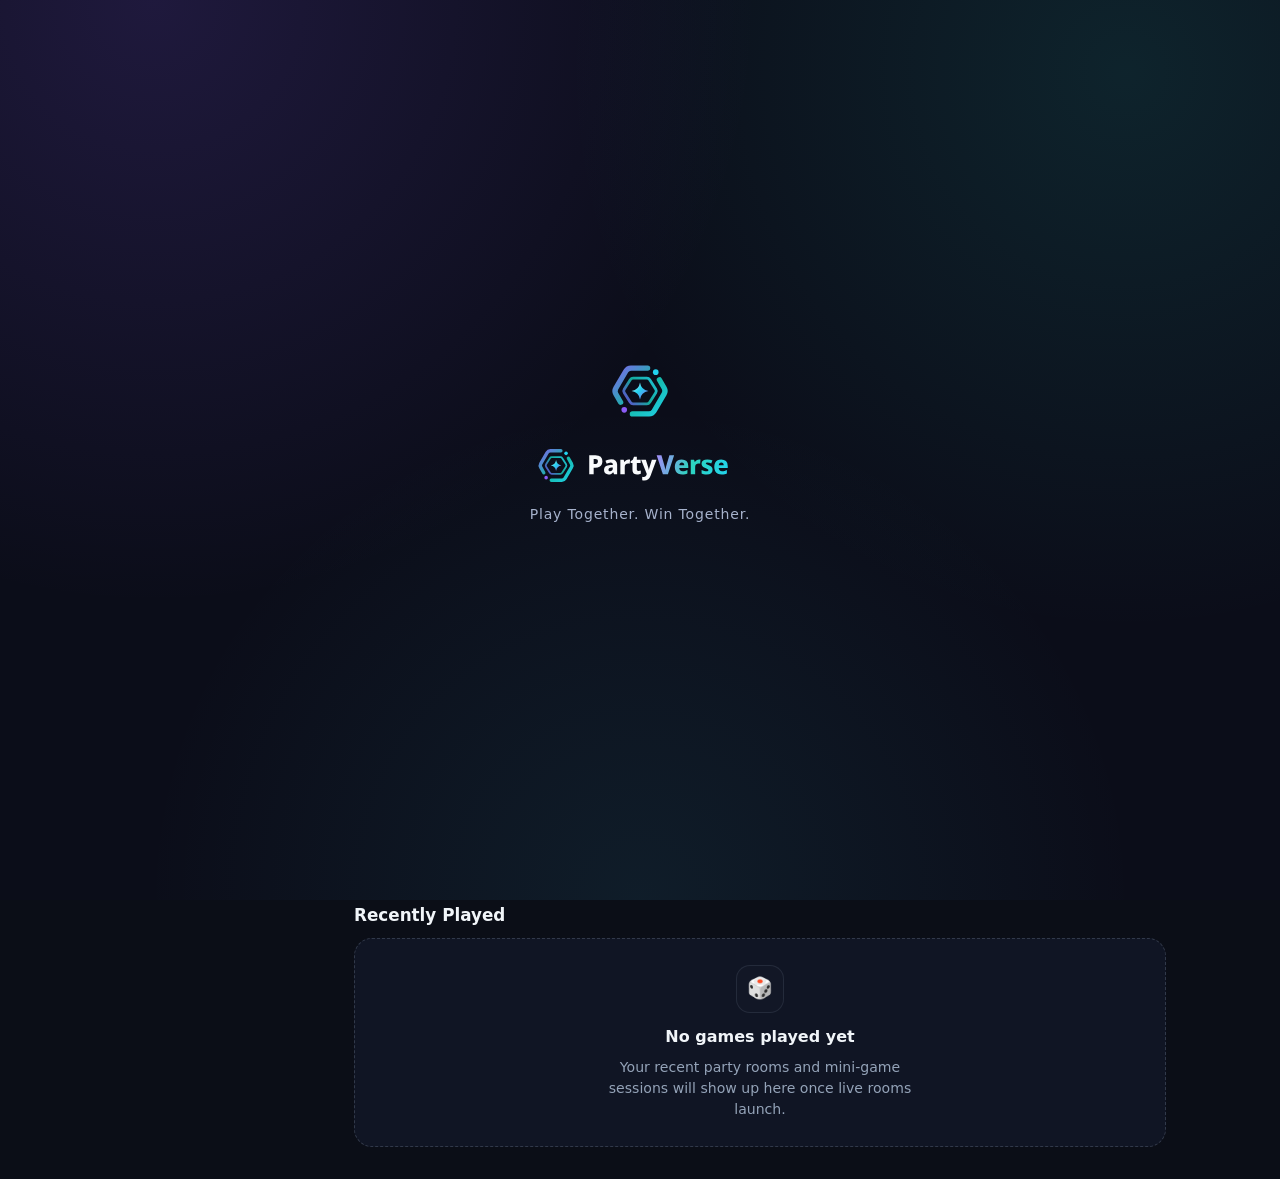
==== commit 89bf95c7: "Create index.html" ====
--- a/index.html
+++ b/index.html
@@ -3,7 +3,8 @@
 <head>
   <meta charset="UTF-8" />
   <meta name="viewport" content="width=device-width, initial-scale=1.0" />
-  <title>PartyVerse — Private Mini-Games for Friends</title>
+  <title>PartyVerse — Play Together. Win Together.</title>
+  <link rel="icon" type="image/svg+xml" href="./assets/icons/favicon.svg" />
   <link rel="stylesheet" href="./css/style.css" />
   <script
     src="https://challenges.cloudflare.com/turnstile/v0/api.js?render=explicit"
@@ -12,12 +13,76 @@
   ></script>
 </head>
 <body>
+  <!-- Splash Overlay (Hidden automatically once boot() completes) -->
+  <div id="app-splash" class="app-splash" role="status" aria-live="polite" aria-label="Loading PartyVerse">
+    <div class="app-splash-inner">
+      <img
+        src="./assets/logo/portal-symbol.svg"
+        alt=""
+        class="app-splash-symbol"
+        width="72"
+        height="72"
+        aria-hidden="true"
+      />
+      <img
+        src="./assets/logo/partyverse-wordmark.svg"
+        alt="PartyVerse"
+        class="app-splash-wordmark"
+        width="220"
+        height="52"
+      />
+      <p class="app-splash-tagline">Play Together. Win Together.</p>
+      <div class="app-splash-loader" aria-hidden="true">
+        <span class="pv-spinner pv-spinner--sm"></span>
+      </div>
+    </div>
+  </div>
+
+  <!-- Desktop Fixed Left Sidebar (>= 1024px) -->
+  <aside class="pv-sidebar app-sidebar" aria-label="Primary desktop navigation">
+    <div class="app-sidebar-brand">
+      <img
+        src="./assets/logo/partyverse-wordmark.svg"
+        alt="PartyVerse"
+        class="app-sidebar-wordmark"
+        width="176"
+        height="42"
+      />
+      <p class="app-sidebar-tagline">Play Together. Win Together.</p>
+    </div>
+
+    <nav class="app-sidebar-nav" aria-label="Main sections">
+      <button type="button" class="sidebar-nav-btn is-active" data-view="lobby" aria-current="page">
+        <span class="nav-icon" aria-hidden="true">🏠</span>
+        <span class="sidebar-nav-label">Lobby</span>
+      </button>
+      <button type="button" class="sidebar-nav-btn" data-view="games">
+        <span class="nav-icon" aria-hidden="true">🎮</span>
+        <span class="sidebar-nav-label">Games</span>
+      </button>
+      <button type="button" class="sidebar-nav-btn" data-view="profile">
+        <span class="nav-icon" aria-hidden="true">👤</span>
+        <span class="sidebar-nav-label">Profile</span>
+      </button>
+    </nav>
+
+    <div class="app-sidebar-footer">
+      <span class="app-sidebar-meta">Private Friends Hub</span>
+    </div>
+  </aside>
+
   <div class="app-shell">
     <!-- Top Bar -->
     <header class="topbar">
       <div class="topbar-inner">
         <div class="brand">
-          <span class="brand-mark" aria-hidden="true">PV</span>
+          <img
+            src="./assets/logo/portal-symbol.svg"
+            alt="PartyVerse"
+            class="brand-logo"
+            width="34"
+            height="34"
+          />
           <span class="brand-name">PartyVerse</span>
         </div>
 
@@ -436,8 +501,8 @@
       </section>
     </main>
 
-    <!-- Fixed Bottom Navigation -->
-    <nav class="bottom-nav" aria-label="Primary navigation">
+    <!-- Fixed Bottom Navigation (Mobile & Tablet < 1024px) -->
+    <nav class="bottom-nav" aria-label="Primary mobile navigation">
       <div class="bottom-nav-inner">
         <button type="button" class="nav-btn is-active" data-view="lobby" aria-current="page">
           <span class="nav-icon" aria-hidden="true">🏠</span>
--- a/css/style.css
+++ b/css/style.css
@@ -1,3 +1,6 @@
+@import url("./tokens.css");
+@import url("./components.css");
+
 /* ==========================================================================
    PartyVerse — Phase 2A: Mobile-First Dark UI Shell & Profile Controls
    ========================================================================== */
@@ -1266,3 +1269,172 @@
     scroll-behavior: auto !important;
   }
 }
+/* ==========================================================================
+   Stage D2.1: Brand Logo, Splash Overlay & Adaptive Desktop Sidebar (>= 1024px)
+   ========================================================================== */
+
+.brand-logo {
+  width: 34px;
+  height: 34px;
+  display: block;
+  flex-shrink: 0;
+}
+
+/* Splash Overlay */
+
+.app-splash {
+  position: fixed;
+  inset: 0;
+  z-index: var(--pv-z-tooltip, 70);
+  display: grid;
+  place-items: center;
+  padding: var(--pv-space-24, 1.5rem);
+  background-color: var(--pv-bg-base, #0B0D19);
+  background-image: var(--pv-gradient-ambient-bg);
+  opacity: 1;
+  transition: opacity var(--pv-duration-base, 220ms) var(--pv-ease-out, ease-out);
+}
+
+.app-splash.is-hidden {
+  opacity: 0;
+  pointer-events: none;
+}
+
+.app-splash-inner {
+  display: flex;
+  flex-direction: column;
+  align-items: center;
+  text-align: center;
+  gap: var(--pv-space-12, 0.75rem);
+}
+
+.app-splash-symbol {
+  width: 72px;
+  height: 72px;
+  display: block;
+}
+
+.app-splash-wordmark {
+  width: min(220px, 68vw);
+  height: auto;
+  display: block;
+}
+
+.app-splash-tagline {
+  font-size: var(--pv-text-sm, 0.875rem);
+  font-weight: var(--pv-weight-medium, 500);
+  color: var(--pv-text-secondary, #A6B2CC);
+  letter-spacing: var(--pv-tracking-wide, 0.06em);
+}
+
+.app-splash-loader {
+  margin-top: var(--pv-space-8, 0.5rem);
+  display: grid;
+  place-items: center;
+}
+
+/* Desktop Sidebar Shell (Hidden below 1024px; Fixed 240px left at >= 1024px) */
+
+.app-sidebar {
+  display: none;
+}
+
+@media (min-width: 1024px) {
+  .app-sidebar {
+    position: fixed;
+    top: 0;
+    left: 0;
+    bottom: 0;
+    z-index: var(--pv-z-nav, 30);
+    width: var(--pv-sidebar-width, 240px);
+    padding: var(--pv-space-24, 1.5rem) var(--pv-space-16, 1rem);
+    background: var(--pv-bg-secondary, #111629);
+    border-right: 1px solid var(--pv-border-subtle, rgba(48, 58, 85, 0.65));
+    display: flex;
+    flex-direction: column;
+    gap: var(--pv-space-24, 1.5rem);
+  }
+
+  .app-sidebar-brand {
+    display: flex;
+    flex-direction: column;
+    gap: var(--pv-space-8, 0.5rem);
+    padding: 0 var(--pv-space-8, 0.5rem);
+  }
+
+  .app-sidebar-wordmark {
+    width: 176px;
+    height: auto;
+    display: block;
+  }
+
+  .app-sidebar-tagline {
+    font-size: var(--pv-text-xs, 0.75rem);
+    color: var(--pv-text-muted, #7683A1);
+  }
+
+  .app-sidebar-nav {
+    display: flex;
+    flex-direction: column;
+    gap: var(--pv-space-8, 0.5rem);
+  }
+
+  .sidebar-nav-btn {
+    min-height: var(--pv-touch-comfortable, 48px);
+    padding: 0.65rem 0.9rem;
+    border-radius: var(--pv-radius-md, 14px);
+    border: 1px solid transparent;
+    background: transparent;
+    color: var(--pv-text-secondary, #A6B2CC);
+    display: flex;
+    align-items: center;
+    gap: var(--pv-space-12, 0.75rem);
+    font-size: 0.95rem;
+    font-weight: var(--pv-weight-semibold, 600);
+    text-align: left;
+    cursor: pointer;
+    transition:
+      transform var(--pv-duration-fast, 150ms) var(--pv-ease-out, ease-out),
+      opacity var(--pv-duration-fast, 150ms) var(--pv-ease-out, ease-out);
+  }
+
+  .sidebar-nav-btn:hover {
+    color: var(--pv-text-primary, #F3F6FC);
+    background: var(--pv-state-hover-tint, rgba(243, 246, 252, 0.06));
+  }
+
+  .sidebar-nav-btn.is-active {
+    color: var(--pv-text-on-accent, #FFFFFF);
+    background: var(--pv-brand-violet-soft, rgba(135, 87, 247, 0.16));
+    border-color: var(--pv-brand-violet-border, rgba(135, 87, 247, 0.42));
+  }
+
+  .sidebar-nav-btn:focus-visible {
+    outline: var(--pv-focus-outline, 2px solid #42D6E8);
+    outline-offset: var(--pv-focus-offset, 2px);
+    box-shadow: var(--pv-focus-ring, 0 0 0 3px rgba(66, 214, 232, 0.34));
+  }
+
+  .app-sidebar-footer {
+    margin-top: auto;
+    padding: var(--pv-space-12, 0.75rem) var(--pv-space-8, 0.5rem) 0;
+    border-top: 1px solid var(--pv-divider, rgba(48, 58, 85, 0.55));
+  }
+
+  .app-sidebar-meta {
+    font-size: var(--pv-text-xs, 0.75rem);
+    color: var(--pv-text-muted, #7683A1);
+  }
+
+  .app-shell {
+    margin-left: var(--pv-sidebar-width, 240px);
+  }
+
+  .bottom-nav {
+    display: none;
+  }
+
+  .app-main {
+    padding-bottom: var(--pv-space-32, 2rem);
+  }
+}
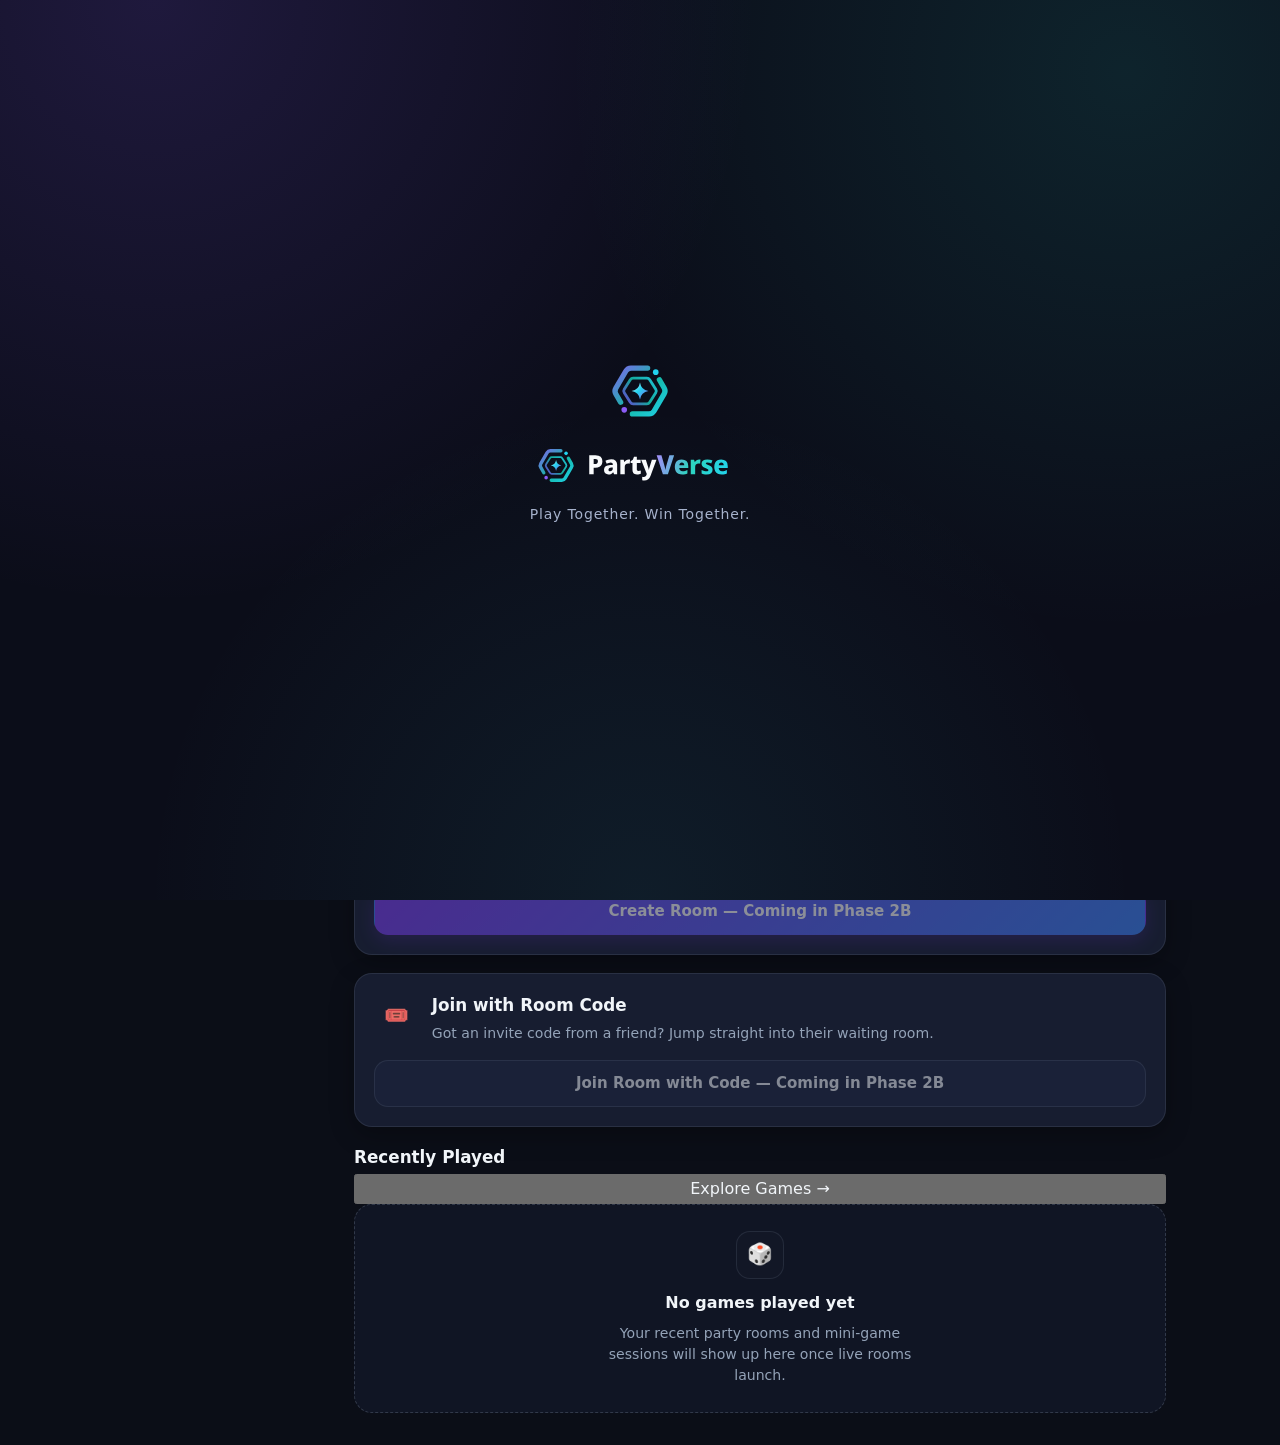
==== commit 8e2a1a8d: "Create index.html feat(d2.2): add Web Audio FX engine, 3D-inspired game showcase, details sheet, and" ====
--- a/index.html
+++ b/index.html
@@ -16,14 +16,15 @@
   <!-- Splash Overlay (Hidden automatically once boot() completes) -->
   <div id="app-splash" class="app-splash" role="status" aria-live="polite" aria-label="Loading PartyVerse">
     <div class="app-splash-inner">
-      <img
-        src="./assets/logo/portal-symbol.svg"
-        alt=""
-        class="app-splash-symbol"
-        width="72"
-        height="72"
-        aria-hidden="true"
-      />
+      <div class="app-splash-orbit" aria-hidden="true">
+        <img
+          src="./assets/logo/portal-symbol.svg"
+          alt=""
+          class="app-splash-symbol"
+          width="72"
+          height="72"
+        />
+      </div>
       <img
         src="./assets/logo/partyverse-wordmark.svg"
         alt="PartyVerse"
@@ -86,9 +87,23 @@
           <span class="brand-name">PartyVerse</span>
         </div>
 
-        <div id="status-pill" class="status-pill" role="status" aria-live="polite">
-          <span class="status-dot" aria-hidden="true"></span>
-          <span id="status-auth">Checking session...</span>
+        <div class="topbar-controls">
+          <button
+            id="btn-sound-toggle"
+            type="button"
+            class="sound-toggle-btn"
+            aria-pressed="false"
+            aria-label="Sound effects off. Tap to enable."
+            title="Toggle sound effects"
+          >
+            <span id="sound-toggle-icon" aria-hidden="true">🔇</span>
+            <span id="sound-toggle-label" class="sound-toggle-label">SFX Off</span>
+          </button>
+
+          <div id="status-pill" class="status-pill" role="status" aria-live="polite">
+            <span class="status-dot" aria-hidden="true"></span>
+            <span id="status-auth">Checking session...</span>
+          </div>
         </div>
       </div>
     </header>
@@ -123,24 +138,48 @@
         </div>
       </section>
 
-      <!-- View 1: Lobby -->
+      <!-- View 1: Lobby (Party Command Center) -->
       <section id="view-lobby" class="view is-active" aria-labelledby="lobby-heading">
-        <div class="welcome-banner">
-          <span class="welcome-kicker">Private Friends Hub</span>
-          <h1 id="lobby-heading" class="welcome-title">Let's play together.</h1>
+        <!-- Player Identity Strip -->
+        <div id="lobby-player-bar" class="lobby-player-bar">
+          <div class="lobby-player-left">
+            <div id="lobby-player-avatar" class="lobby-player-avatar" aria-hidden="true">🦊</div>
+            <div class="lobby-player-meta">
+              <span class="lobby-player-kicker">Ready to Play</span>
+              <span id="lobby-player-name" class="lobby-player-name">Guest Player</span>
+            </div>
+          </div>
+          <button
+            id="btn-lobby-edit-profile"
+            type="button"
+            class="btn btn--secondary btn--sm"
+            data-jump-view="profile"
+          >
+            Profile
+          </button>
+        </div>
+
+        <!-- Cosmic Hero Banner -->
+        <div class="welcome-banner lobby-hero">
+          <div class="lobby-hero-orb" aria-hidden="true"></div>
+          <span class="welcome-kicker">Private Friends Lounge</span>
+          <h1 id="lobby-heading" class="welcome-title">Play Together. Win Together.</h1>
           <p class="welcome-copy">
             Gather 2–10 friends in a private room for quick mini-games — zero accounts, zero setup.
           </p>
         </div>
 
         <!-- Prominent Create Room Card -->
-        <article class="action-card" aria-labelledby="create-room-heading">
+        <article class="action-card action-card--featured" aria-labelledby="create-room-heading">
           <div class="action-card-top">
             <div class="action-icon action-icon--purple" aria-hidden="true">🏠</div>
             <div>
-              <h2 id="create-room-heading" class="action-title">Create Room</h2>
+              <div class="action-title-row">
+                <h2 id="create-room-heading" class="action-title">Create Private Room</h2>
+                <span class="pill pill--teal">2–10 Friends</span>
+              </div>
               <p class="action-desc">
-                Host a private lobby, pick a mini-game, and share a short invite code with your friends.
+                Host a private lobby, pick Quiz Battle or Tic-Tac-Toe Tournament, and share a 6-character code.
               </p>
             </div>
           </div>
@@ -149,16 +188,27 @@
           </button>
         </article>
 
-        <!-- Smaller, Easily Accessible Join Room Button -->
-        <button type="button" class="btn btn--secondary btn--full" disabled aria-disabled="true">
-          <span aria-hidden="true">🎟️</span>
-          <span>Join Room with Code — Coming in Phase 2B</span>
-        </button>
+        <!-- Join Room Tile -->
+        <article class="action-card action-card--join" aria-labelledby="join-room-heading">
+          <div class="action-card-top">
+            <div class="action-icon action-icon--cyan" aria-hidden="true">🎟️</div>
+            <div>
+              <h2 id="join-room-heading" class="action-title">Join with Room Code</h2>
+              <p class="action-desc">
+                Got an invite code from a friend? Jump straight into their waiting room.
+              </p>
+            </div>
+          </div>
+          <button type="button" class="btn btn--secondary btn--full" disabled aria-disabled="true">
+            Join Room with Code — Coming in Phase 2B
+          </button>
+        </article>
 
         <!-- Recently Played (Clean Empty State) -->
         <section aria-labelledby="recent-heading">
-          <div class="section-head" style="margin-bottom: 0.65rem;">
+          <div class="section-head lobby-section-head">
             <h2 id="recent-heading" class="action-title">Recently Played</h2>
+            <button type="button" class="link-btn" data-jump-view="games">Explore Games →</button>
           </div>
           <div class="card card--dashed empty-state">
             <div class="empty-state-icon" aria-hidden="true">🎲</div>
@@ -170,128 +220,209 @@
         </section>
       </section>
 
-      <!-- View 2: Games -->
+      <!-- View 2: Games (3D-Inspired Showcase Library) -->
       <section id="view-games" class="view" aria-labelledby="games-heading">
-        <div class="section-head">
+        <div class="section-head games-hero-head">
+          <span class="welcome-kicker">Game Universe</span>
           <h1 id="games-heading" class="section-title">Mini-Games</h1>
           <p class="section-subtitle">
-            Designed for 2–10 friends on mobile or desktop. Games unlock once private rooms go live.
+            Built for 2–10 friends on mobile or desktop. Tap any game to preview rules and modes.
           </p>
         </div>
 
         <div class="games-grid">
           <!-- Game 1: Quiz Battle -->
-          <article class="game-card game-card--available" aria-labelledby="game-quiz-title">
-            <svg viewBox="0 0 400 130" width="100%" role="img" aria-label="Quiz Battle artwork" style="display:block;border-radius:12px;">
-              <defs>
-                <linearGradient id="art-quiz" x1="0" y1="0" x2="1" y2="1">
-                  <stop offset="0%" stop-color="#311b6e" />
-                  <stop offset="100%" stop-color="#1d4ed8" />
-                </linearGradient>
-              </defs>
-              <rect width="400" height="130" fill="url(#art-quiz)" />
-              <circle cx="330" cy="24" r="58" fill="#7c3aed" opacity="0.28" />
-              <circle cx="70" cy="115" r="52" fill="#3b82f6" opacity="0.24" />
-              <rect x="28" y="28" width="112" height="24" rx="8" fill="#ffffff" opacity="0.14" />
-              <rect x="28" y="60" width="84" height="16" rx="6" fill="#ffffff" opacity="0.1" />
-              <rect x="28" y="84" width="98" height="16" rx="6" fill="#60a5fa" opacity="0.28" />
-              <path d="M298 22 L268 70 H294 L282 110 L328 56 H300 Z" fill="#c4b5fd" opacity="0.92" />
-            </svg>
+          <article class="game-card game-card--available game-card--showcase" aria-labelledby="game-quiz-title">
+            <div class="game-art-wrap">
+              <svg viewBox="0 0 400 160" width="100%" role="img" aria-label="Quiz Battle 3D-inspired artwork" class="game-art-svg">
+                <defs>
+                  <linearGradient id="art-quiz-bg" x1="0" y1="0" x2="1" y2="1">
+                    <stop offset="0%" stop-color="#24135F" />
+                    <stop offset="52%" stop-color="#17244E" />
+                    <stop offset="100%" stop-color="#0E3947" />
+                  </linearGradient>
+                  <radialGradient id="art-quiz-glow" cx="74%" cy="46%" r="48%">
+                    <stop offset="0%" stop-color="#42D6E8" stop-opacity="0.48" />
+                    <stop offset="55%" stop-color="#8757F7" stop-opacity="0.24" />
+                    <stop offset="100%" stop-color="#0B0D19" stop-opacity="0" />
+                  </radialGradient>
+                  <linearGradient id="art-quiz-bolt" x1="0" y1="0" x2="1" y2="1">
+                    <stop offset="0%" stop-color="#E0F2FE" />
+                    <stop offset="45%" stop-color="#42D6E8" />
+                    <stop offset="100%" stop-color="#8757F7" />
+                  </linearGradient>
+                  <linearGradient id="art-quiz-bar" x1="0" y1="0" x2="1" y2="0">
+                    <stop offset="0%" stop-color="#8757F7" />
+                    <stop offset="55%" stop-color="#24C6B7" />
+                    <stop offset="100%" stop-color="#42D6E8" />
+                  </linearGradient>
+                </defs>
+                <rect width="400" height="160" fill="url(#art-quiz-bg)" />
+                <rect width="400" height="160" fill="url(#art-quiz-glow)" />
+                <!-- 3D Floating Quiz Option Cards -->
+                <rect x="24" y="24" width="166" height="32" rx="10" fill="#111629" fill-opacity="0.82" stroke="#8757F7" stroke-opacity="0.55" stroke-width="1.5" />
+                <circle cx="42" cy="40" r="8" fill="#8757F7" />
+                <rect x="58" y="36" width="96" height="8" rx="4" fill="#F3F6FC" fill-opacity="0.82" />
+
+                <rect x="24" y="64" width="166" height="32" rx="10" fill="#171D32" fill-opacity="0.92" stroke="#24C6B7" stroke-width="2" />
+                <circle cx="42" cy="80" r="8" fill="#39D99A" />
+                <rect x="58" y="76" width="112" height="8" rx="4" fill="#86F0C5" />
+
+                <rect x="24" y="104" width="166" height="32" rx="10" fill="#111629" fill-opacity="0.72" stroke="#303A55" stroke-width="1.5" />
+                <circle cx="42" cy="120" r="8" fill="#42D6E8" fill-opacity="0.7" />
+                <rect x="58" y="116" width="76" height="8" rx="4" fill="#A6B2CC" fill-opacity="0.75" />
+
+                <!-- Timer Bar -->
+                <rect x="220" y="122" width="152" height="10" rx="5" fill="#0B0D19" fill-opacity="0.7" />
+                <rect x="220" y="122" width="116" height="10" rx="5" fill="url(#art-quiz-bar)" />
+
+                <!-- 3D Lightning Crest -->
+                <circle cx="296" cy="64" r="44" fill="#111629" fill-opacity="0.65" stroke="#42D6E8" stroke-opacity="0.45" stroke-width="2" />
+                <path d="M304 24 L270 72 H296 L284 108 L328 58 H300 Z" fill="url(#art-quiz-bolt)" />
+              </svg>
+              <span class="game-art-badge pill pill--purple">MVP Launch</span>
+            </div>
 
             <div class="game-card-top">
               <div>
                 <h2 id="game-quiz-title" class="game-title">Quiz Battle</h2>
-                <p class="game-mode">Real-time trivia</p>
-              </div>
-              <span class="pill pill--purple">MVP Launch</span>
+                <p class="game-mode">Real-time trivia arena</p>
+              </div>
             </div>
 
             <p class="game-desc">
-              Answer fast, outscore your friends, and climb the round-by-round trivia leaderboard together.
+              Answer fast, outscore your friends, and climb the round-by-round trivia podium together.
             </p>
 
             <div class="game-tags">
-              <span class="pill pill--blue">2–10 Players</span>
-              <span class="pill pill--muted">Real-Time Trivia</span>
+              <span class="pill pill--cyan">2–10 Players</span>
+              <span class="pill pill--teal">Speed Scoring</span>
             </div>
 
             <div class="game-footer">
-              <span>Unlocks with live rooms</span>
-              <span class="pill pill--muted">Launch Lineup</span>
+              <span>Unlocks in Phase 2B</span>
+              <button
+                type="button"
+                class="btn btn--secondary btn--sm"
+                data-game-detail="quiz_battle"
+              >
+                Game Info
+              </button>
             </div>
           </article>
 
           <!-- Game 2: Tic-Tac-Toe Tournament -->
-          <article class="game-card game-card--available" aria-labelledby="game-ttt-title">
-            <svg viewBox="0 0 400 130" width="100%" role="img" aria-label="Tic-Tac-Toe Tournament artwork" style="display:block;border-radius:12px;">
-              <defs>
-                <linearGradient id="art-ttt" x1="0" y1="0" x2="1" y2="1">
-                  <stop offset="0%" stop-color="#172554" />
-                  <stop offset="100%" stop-color="#4c1d95" />
-                </linearGradient>
-              </defs>
-              <rect width="400" height="130" fill="url(#art-ttt)" />
-              <circle cx="84" cy="24" r="54" fill="#3b82f6" opacity="0.24" />
-              <g stroke="#93c5fd" stroke-width="3" opacity="0.45">
-                <line x1="170" y1="22" x2="170" y2="108" />
-                <line x1="230" y1="22" x2="230" y2="108" />
-                <line x1="130" y1="50" x2="270" y2="50" />
-                <line x1="130" y1="80" x2="270" y2="80" />
-              </g>
-              <g stroke="#c4b5fd" stroke-width="5" stroke-linecap="round">
-                <line x1="142" y1="28" x2="158" y2="44" />
-                <line x1="158" y1="28" x2="142" y2="44" />
-                <line x1="192" y1="57" x2="208" y2="73" />
-                <line x1="208" y1="57" x2="192" y2="73" />
-              </g>
-              <circle cx="250" cy="94" r="10" fill="none" stroke="#60a5fa" stroke-width="5" />
-              <circle cx="150" cy="94" r="10" fill="none" stroke="#60a5fa" stroke-width="5" opacity="0.8" />
-            </svg>
+          <article class="game-card game-card--available game-card--showcase" aria-labelledby="game-ttt-title">
+            <div class="game-art-wrap">
+              <svg viewBox="0 0 400 160" width="100%" role="img" aria-label="Tic-Tac-Toe Tournament 3D-inspired artwork" class="game-art-svg">
+                <defs>
+                  <linearGradient id="art-ttt-bg" x1="0" y1="0" x2="1" y2="1">
+                    <stop offset="0%" stop-color="#111D42" />
+                    <stop offset="50%" stop-color="#1C194A" />
+                    <stop offset="100%" stop-color="#112E3E" />
+                  </linearGradient>
+                  <radialGradient id="art-ttt-glow" cx="50%" cy="50%" r="52%">
+                    <stop offset="0%" stop-color="#8757F7" stop-opacity="0.34" />
+                    <stop offset="60%" stop-color="#24C6B7" stop-opacity="0.16" />
+                    <stop offset="100%" stop-color="#0B0D19" stop-opacity="0" />
+                  </radialGradient>
+                  <linearGradient id="art-ttt-x" x1="0" y1="0" x2="1" y2="1">
+                    <stop offset="0%" stop-color="#C4B5FD" />
+                    <stop offset="100%" stop-color="#8757F7" />
+                  </linearGradient>
+                  <linearGradient id="art-ttt-o" x1="0" y1="0" x2="1" y2="1">
+                    <stop offset="0%" stop-color="#E0F2FE" />
+                    <stop offset="100%" stop-color="#42D6E8" />
+                  </linearGradient>
+                </defs>
+                <rect width="400" height="160" fill="url(#art-ttt-bg)" />
+                <rect width="400" height="160" fill="url(#art-ttt-glow)" />
+
+                <!-- Bracket lines left & right -->
+                <path d="M26 42 H62 V118 H26 M62 80 H94" fill="none" stroke="#8757F7" stroke-opacity="0.55" stroke-width="2.5" stroke-linecap="round" />
+                <path d="M374 42 H338 V118 H374 M338 80 H306" fill="none" stroke="#42D6E8" stroke-opacity="0.55" stroke-width="2.5" stroke-linecap="round" />
+
+                <!-- Glowing 3D Glass Board -->
+                <rect x="116" y="18" width="168" height="124" rx="16" fill="#0B0D19" fill-opacity="0.72" stroke="#303A55" stroke-width="2" />
+                <g stroke="#42D6E8" stroke-opacity="0.38" stroke-width="2.5">
+                  <line x1="172" y1="30" x2="172" y2="130" />
+                  <line x1="228" y1="30" x2="228" y2="130" />
+                  <line x1="128" y1="60" x2="272" y2="60" />
+                  <line x1="128" y1="100" x2="272" y2="100" />
+                </g>
+
+                <!-- Diagonal Winning X Line -->
+                <line x1="138" y1="34" x2="262" y2="124" stroke="#8757F7" stroke-opacity="0.45" stroke-width="8" stroke-linecap="round" />
+                <g stroke="url(#art-ttt-x)" stroke-width="5.5" stroke-linecap="round">
+                  <line x1="136" y1="32" x2="154" y2="50" />
+                  <line x1="154" y1="32" x2="136" y2="50" />
+                  <line x1="191" y1="71" x2="209" y2="89" />
+                  <line x1="209" y1="71" x2="191" y2="89" />
+                  <line x1="246" y1="110" x2="264" y2="128" />
+                  <line x1="264" y1="110" x2="246" y2="128" />
+                </g>
+
+                <!-- Glowing O Pieces -->
+                <circle cx="255" cy="41" r="11" fill="none" stroke="url(#art-ttt-o)" stroke-width="5" />
+                <circle cx="145" cy="118" r="11" fill="none" stroke="url(#art-ttt-o)" stroke-width="5" />
+              </svg>
+              <span class="game-art-badge pill pill--purple">MVP Launch</span>
+            </div>
 
             <div class="game-card-top">
               <div>
                 <h2 id="game-ttt-title" class="game-title">Tic-Tac-Toe Tournament</h2>
-                <p class="game-mode">Turn-based tournament</p>
-              </div>
-              <span class="pill pill--purple">MVP Launch</span>
+                <p class="game-mode">1v1 Knockout Bracket</p>
+              </div>
             </div>
 
             <p class="game-desc">
-              Face off in rapid 1v1 matches across a knockout bracket until one friend claims the crown.
+              Face off in rapid 1v1 duels across a live knockout bracket while friends spectate until one claims the crown.
             </p>
 
             <div class="game-tags">
-              <span class="pill pill--blue">2–10 Players</span>
-              <span class="pill pill--muted">Turn-Based Tournament</span>
+              <span class="pill pill--cyan">2–10 Players</span>
+              <span class="pill pill--teal">Live Spectators</span>
             </div>
 
             <div class="game-footer">
-              <span>Unlocks with live rooms</span>
-              <span class="pill pill--muted">Launch Lineup</span>
+              <span>Unlocks in Phase 2B</span>
+              <button
+                type="button"
+                class="btn btn--secondary btn--sm"
+                data-game-detail="ttt_tournament"
+              >
+                Game Info
+              </button>
             </div>
           </article>
 
           <!-- Game 3: Impostor Word (Coming Soon) -->
-          <article class="game-card game-card--upcoming" aria-labelledby="game-impostor-title">
-            <svg viewBox="0 0 400 130" width="100%" role="img" aria-label="Impostor Word artwork" style="display:block;border-radius:12px;">
-              <defs>
-                <linearGradient id="art-imp" x1="0" y1="0" x2="1" y2="1">
-                  <stop offset="0%" stop-color="#111827" />
-                  <stop offset="100%" stop-color="#1e293b" />
-                </linearGradient>
-              </defs>
-              <rect width="400" height="130" fill="url(#art-imp)" />
-              <circle cx="200" cy="65" r="44" fill="#64748b" opacity="0.16" />
-              <rect x="136" y="46" width="128" height="38" rx="10" fill="#0f172a" stroke="#64748b" stroke-dasharray="5 4" stroke-width="2" />
-              <text x="200" y="71" text-anchor="middle" fill="#94a3b8" font-family="system-ui, sans-serif" font-size="16" font-weight="700" letter-spacing="4">? ? ? ?</text>
-            </svg>
+          <article class="game-card game-card--upcoming game-card--showcase" aria-labelledby="game-impostor-title">
+            <div class="game-art-wrap">
+              <svg viewBox="0 0 400 160" width="100%" role="img" aria-label="Impostor Word preview artwork" class="game-art-svg">
+                <defs>
+                  <linearGradient id="art-imp-bg" x1="0" y1="0" x2="1" y2="1">
+                    <stop offset="0%" stop-color="#111629" />
+                    <stop offset="100%" stop-color="#1B223A" />
+                  </linearGradient>
+                </defs>
+                <rect width="400" height="160" fill="url(#art-imp-bg)" />
+                <circle cx="200" cy="80" r="54" fill="#8757F7" opacity="0.12" />
+                <rect x="112" y="54" width="176" height="52" rx="14" fill="#0B0D19" stroke="#303A55" stroke-dasharray="6 5" stroke-width="2" />
+                <circle cx="144" cy="80" r="7" fill="#7683A1" />
+                <circle cx="181" cy="80" r="7" fill="#7683A1" />
+                <circle cx="219" cy="80" r="7" fill="#7683A1" />
+                <circle cx="256" cy="80" r="7" fill="#8757F7" opacity="0.7" />
+              </svg>
+              <span class="game-art-badge pill pill--upcoming">Coming Soon</span>
+            </div>
 
             <div class="game-card-top">
               <div>
                 <h2 id="game-impostor-title" class="game-title">Impostor Word</h2>
                 <p class="game-mode">Social deduction</p>
               </div>
-              <span class="pill pill--upcoming">Coming Soon</span>
             </div>
 
             <p class="game-desc">
@@ -300,12 +431,18 @@
 
             <div class="game-tags">
               <span class="pill pill--muted">2–10 Players</span>
-              <span class="pill pill--muted">Social Deduction</span>
+              <span class="pill pill--muted">Post-MVP Expansion</span>
             </div>
 
             <div class="game-footer">
-              <span>Planned post-MVP expansion</span>
-              <span class="pill pill--upcoming">Coming Soon</span>
+              <span>Planned expansion</span>
+              <button
+                type="button"
+                class="btn btn--secondary btn--sm"
+                data-game-detail="impostor_word"
+              >
+                Preview
+              </button>
             </div>
           </article>
         </div>
@@ -314,6 +451,7 @@
       <!-- View 3: Profile -->
       <section id="view-profile" class="view" aria-labelledby="profile-heading">
         <div class="section-head">
+          <span class="welcome-kicker">Player Identity</span>
           <h1 id="profile-heading" class="section-title">Profile</h1>
           <p class="section-subtitle">
             Your guest nickname, avatar, and Recovery PIN are tied to your PartyVerse profile.
@@ -322,9 +460,11 @@
 
         <div class="profile-stack">
           <!-- Avatar, Nickname & Player Code -->
-          <article class="card">
+          <article class="card profile-hero-card">
             <div class="profile-preview">
-              <div id="profile-avatar-preview" class="profile-avatar-lg" aria-hidden="true">🦊</div>
+              <div class="profile-avatar-ring">
+                <div id="profile-avatar-preview" class="profile-avatar-lg" aria-hidden="true">🦊</div>
+              </div>
               <div class="profile-identity">
                 <h2 id="profile-display-name" class="profile-name">Guest Player</h2>
                 <p id="profile-sync-note" class="profile-note">Sign in as a guest to load your profile.</p>
@@ -431,95 +571,4 @@
               Generate Recovery PIN
             </button>
 
-            <div id="pin-feedback" class="inline-feedback" role="status" aria-live="polite" hidden></div>
-          </article>
-
-          <!-- Recover Existing Profile -->
-          <details id="recover-details" class="card recover-details">
-            <summary class="recover-summary">
-              <span>Recover Existing Profile</span>
-              <span class="recover-chevron" aria-hidden="true">▼</span>
-            </summary>
-            <div class="recover-body">
-              <p class="pin-desc">
-                Enter your 6-character Player Code and 8-digit Recovery PIN to move your saved profile to this device. Your current guest profile must be unused (pristine), and the PIN will be invalidated after recovery.
-              </p>
-
-              <div class="recover-grid">
-                <div class="field">
-                  <label for="input-recover-code" class="field-label">Player Code</label>
-                  <input
-                    id="input-recover-code"
-                    class="field-input field-input--mono"
-                    type="text"
-                    maxlength="6"
-                    autocomplete="off"
-                    autocapitalize="characters"
-                    spellcheck="false"
-                    placeholder="e.g. 7K4M9Q"
-                  />
-                </div>
-
-                <div class="field">
-                  <label for="input-recover-pin" class="field-label">8-Digit PIN</label>
-                  <input
-                    id="input-recover-pin"
-                    class="field-input field-input--mono"
-                    type="password"
-                    inputmode="numeric"
-                    maxlength="8"
-                    autocomplete="off"
-                    placeholder="8 digits"
-                  />
-                </div>
-              </div>
-
-              <button id="btn-recover-profile" type="button" class="btn btn--primary btn--full" disabled>
-                Recover Profile
-              </button>
-
-              <div id="recover-feedback" class="inline-feedback" role="status" aria-live="polite" hidden></div>
-            </div>
-          </details>
-
-          <!-- Guest Session Information -->
-          <article class="card session-card" aria-labelledby="session-heading">
-            <h2 id="session-heading" class="pin-title">Guest Session</h2>
-            <div class="session-row">
-              <span class="session-label">Session Status</span>
-              <span id="profile-session-status" class="session-value">Checking session...</span>
-            </div>
-            <div class="session-row">
-              <span class="session-label">Account Type</span>
-              <span class="session-value">Anonymous Guest</span>
-            </div>
-            <button id="btn-signout" type="button" class="btn btn--danger btn--full" hidden>
-              Sign Out of Guest Session
-            </button>
-          </article>
-        </div>
-      </section>
-    </main>
-
-    <!-- Fixed Bottom Navigation (Mobile & Tablet < 1024px) -->
-    <nav class="bottom-nav" aria-label="Primary mobile navigation">
-      <div class="bottom-nav-inner">
-        <button type="button" class="nav-btn is-active" data-view="lobby" aria-current="page">
-          <span class="nav-icon" aria-hidden="true">🏠</span>
-          <span class="nav-label">Lobby</span>
-        </button>
-        <button type="button" class="nav-btn" data-view="games">
-          <span class="nav-icon" aria-hidden="true">🎮</span>
-          <span class="nav-label">Games</span>
-        </button>
-        <button type="button" class="nav-btn" data-view="profile">
-          <span class="nav-icon" aria-hidden="true">👤</span>
-          <span class="nav-label">Profile</span>
-        </button>
-      </div>
-    </nav>
-  </div>
-
-  <script type="module" src="./js/main.js"></script>
-</body>
-</html>
+            <div id="pin-feedback" class="inline-feedback" r
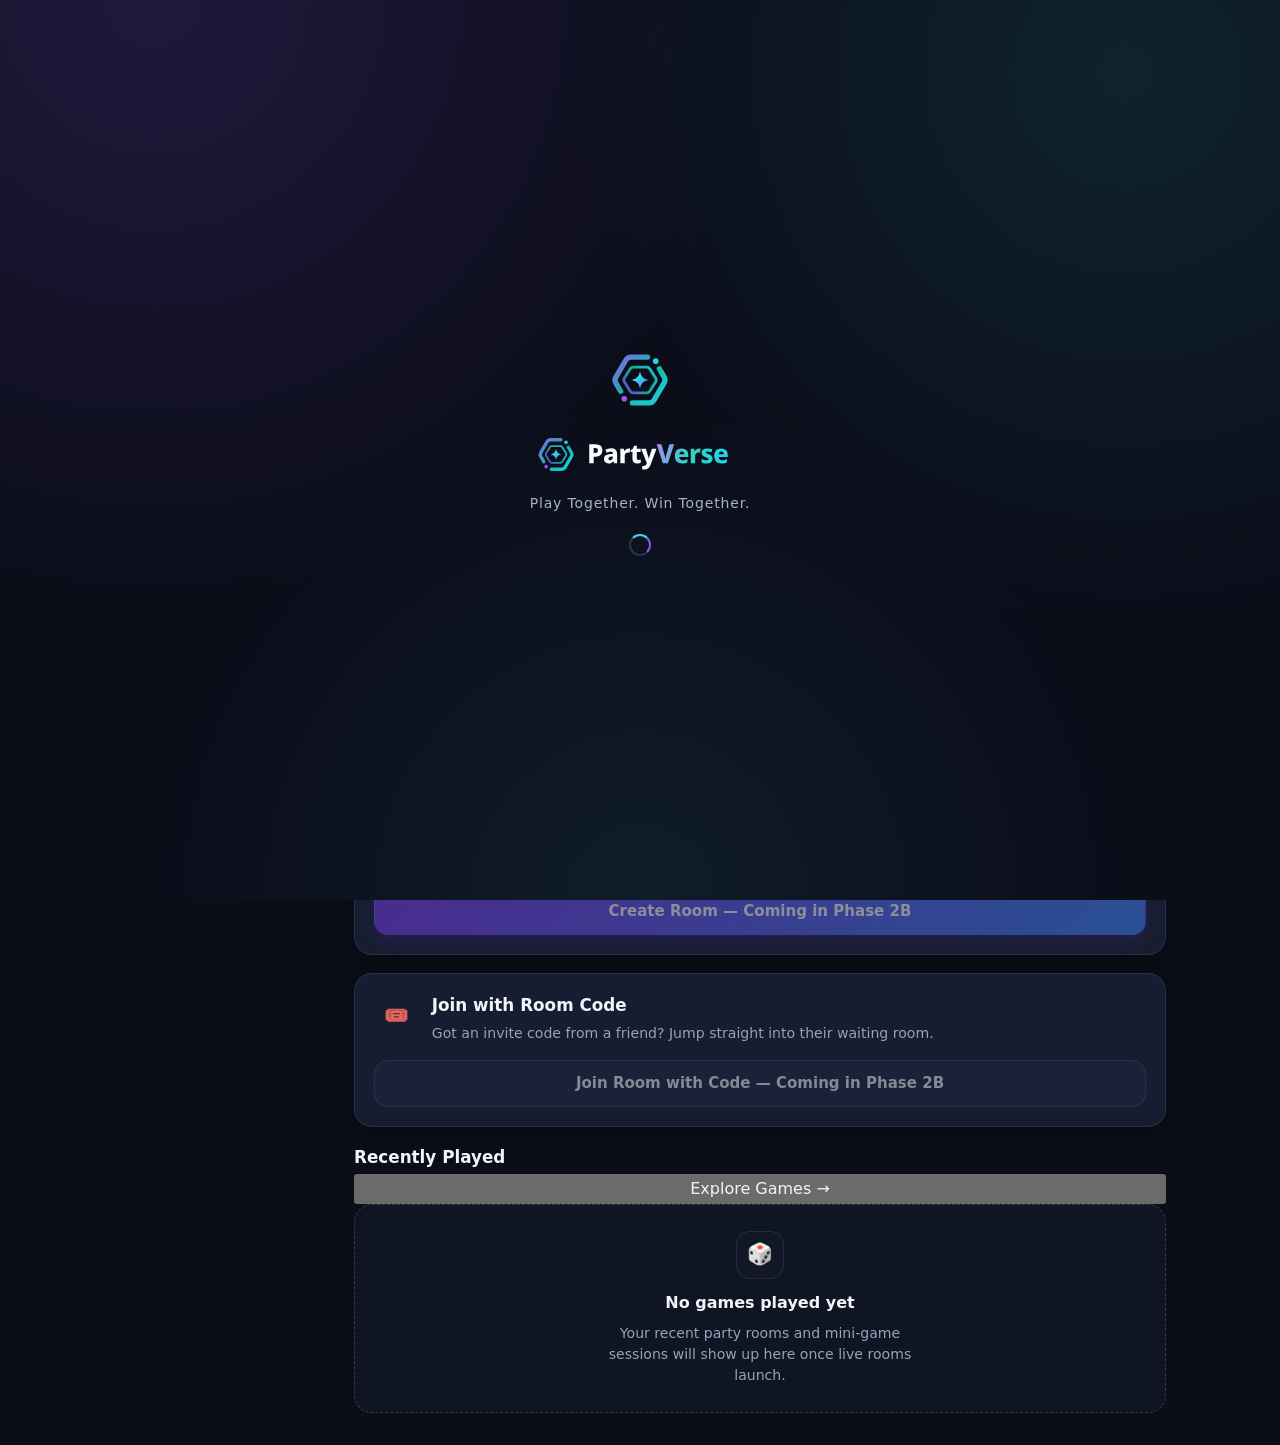
==== commit 86efbae4: "Create index.html fix(startup): add classic splash fallback, dynamic fx loader, and auth-version gua" ====
--- a/index.html
+++ b/index.html
@@ -571,4 +571,179 @@
               Generate Recovery PIN
             </button>
 
-            <div id="pin-feedback" class="inline-feedback" r
+            <div id="pin-feedback" class="inline-feedback" role="status" aria-live="polite" hidden></div>
+          </article>
+
+          <!-- Recover Existing Profile -->
+          <details id="recover-details" class="card recover-details">
+            <summary class="recover-summary">
+              <span>Recover Existing Profile</span>
+              <span class="recover-chevron" aria-hidden="true">▼</span>
+            </summary>
+            <div class="recover-body">
+              <p class="pin-desc">
+                Enter your 6-character Player Code and 8-digit Recovery PIN to move your saved profile to this device. Your current guest profile must be unused (pristine), and the PIN will be invalidated after recovery.
+              </p>
+
+              <div class="recover-grid">
+                <div class="field">
+                  <label for="input-recover-code" class="field-label">Player Code</label>
+                  <input
+                    id="input-recover-code"
+                    class="field-input field-input--mono"
+                    type="text"
+                    maxlength="6"
+                    autocomplete="off"
+                    autocapitalize="characters"
+                    spellcheck="false"
+                    placeholder="e.g. 7K4M9Q"
+                  />
+                </div>
+
+                <div class="field">
+                  <label for="input-recover-pin" class="field-label">8-Digit PIN</label>
+                  <input
+                    id="input-recover-pin"
+                    class="field-input field-input--mono"
+                    type="password"
+                    inputmode="numeric"
+                    maxlength="8"
+                    autocomplete="off"
+                    placeholder="8 digits"
+                  />
+                </div>
+              </div>
+
+              <button id="btn-recover-profile" type="button" class="btn btn--primary btn--full" disabled>
+                Recover Profile
+              </button>
+
+              <div id="recover-feedback" class="inline-feedback" role="status" aria-live="polite" hidden></div>
+            </div>
+          </details>
+
+          <!-- Guest Session Information -->
+          <article class="card session-card" aria-labelledby="session-heading">
+            <h2 id="session-heading" class="pin-title">Guest Session</h2>
+            <div class="session-row">
+              <span class="session-label">Session Status</span>
+              <span id="profile-session-status" class="session-value">Checking session...</span>
+            </div>
+            <div class="session-row">
+              <span class="session-label">Account Type</span>
+              <span class="session-value">Anonymous Guest</span>
+            </div>
+            <button id="btn-signout" type="button" class="btn btn--danger btn--full" hidden>
+              Sign Out of Guest Session
+            </button>
+          </article>
+        </div>
+      </section>
+    </main>
+
+    <!-- Fixed Bottom Navigation (Mobile & Tablet < 1024px) -->
+    <nav class="bottom-nav" aria-label="Primary mobile navigation">
+      <div class="bottom-nav-inner">
+        <button type="button" class="nav-btn is-active" data-view="lobby" aria-current="page">
+          <span class="nav-icon" aria-hidden="true">🏠</span>
+          <span class="nav-label">Lobby</span>
+        </button>
+        <button type="button" class="nav-btn" data-view="games">
+          <span class="nav-icon" aria-hidden="true">🎮</span>
+          <span class="nav-label">Games</span>
+        </button>
+        <button type="button" class="nav-btn" data-view="profile">
+          <span class="nav-icon" aria-hidden="true">👤</span>
+          <span class="nav-label">Profile</span>
+        </button>
+      </div>
+    </nav>
+  </div>
+
+  <!-- Game Details / Coming Soon Bottom Sheet & Modal -->
+  <div id="game-detail-modal" class="app-modal-backdrop" hidden>
+    <div
+      class="app-modal-sheet"
+      role="dialog"
+      aria-modal="true"
+      aria-labelledby="game-detail-title"
+    >
+      <div class="app-modal-handle" aria-hidden="true"></div>
+      <div class="app-modal-head">
+        <div>
+          <span id="game-detail-badge" class="pill pill--purple">MVP Launch</span>
+          <h2 id="game-detail-title" class="app-modal-title">Game Title</h2>
+          <p id="game-detail-subtitle" class="app-modal-subtitle">Game mode</p>
+        </div>
+        <button
+          id="btn-close-game-modal"
+          type="button"
+          class="app-modal-close"
+          aria-label="Close game details"
+        >
+          ✕
+        </button>
+      </div>
+
+      <p id="game-detail-desc" class="app-modal-desc"></p>
+
+      <div id="game-detail-tags" class="game-tags"></div>
+
+      <div class="app-modal-steps-box">
+        <h3 class="app-modal-steps-title">How It Plays</h3>
+        <ol id="game-detail-steps" class="app-modal-steps"></ol>
+      </div>
+
+      <div class="app-modal-footer">
+        <p id="game-detail-status-note" class="app-modal-note"></p>
+        <button id="btn-game-modal-done" type="button" class="btn btn--secondary btn--full">
+          Got It
+        </button>
+      </div>
+    </div>
+  </div>
+
+  <!-- Floating Toast Region -->
+  <div id="pv-toast-region" class="app-toast-region" role="status" aria-live="polite"></div>
+
+  <!-- Independent Classic-Script Startup Fail-Safe (Zero Module Dependencies) -->
+  <script>
+    (function () {
+      var FALLBACK_MS = 4500;
+      window.__pvSplashFallbackTimer = window.setTimeout(function () {
+        var splash = document.getElementById("app-splash");
+        var isSplashVisible =
+          splash && !splash.hidden && !splash.classList.contains("is-hidden");
+
+        if (isSplashVisible) {
+          splash.classList.add("is-hidden");
+          window.setTimeout(function () {
+            splash.hidden = true;
+          }, 240);
+        }
+
+        if (!window.__pvBootStarted) {
+          var pill = document.getElementById("status-pill");
+          var statusAuth = document.getElementById("status-auth");
+          var profileStatus = document.getElementById("profile-session-status");
+          var authCard = document.getElementById("auth-card");
+          var logOutput = document.getElementById("log-output");
+
+          if (statusAuth) statusAuth.textContent = "Startup Error";
+          if (profileStatus) profileStatus.textContent = "Startup Error";
+          if (pill) pill.className = "status-pill status-pill--error";
+          if (authCard) authCard.hidden = false;
+          if (logOutput) {
+            logOutput.className = "auth-feedback auth-feedback--error";
+            logOutput.textContent =
+              "PartyVerse could not finish loading its startup script. " +
+              "Check your internet connection and refresh the page to retry.";
+          }
+        }
+      }, FALLBACK_MS);
+    })();
+  </script>
+
+  <script type="module" src="./js/main.js"></script>
+</body>
+</html>
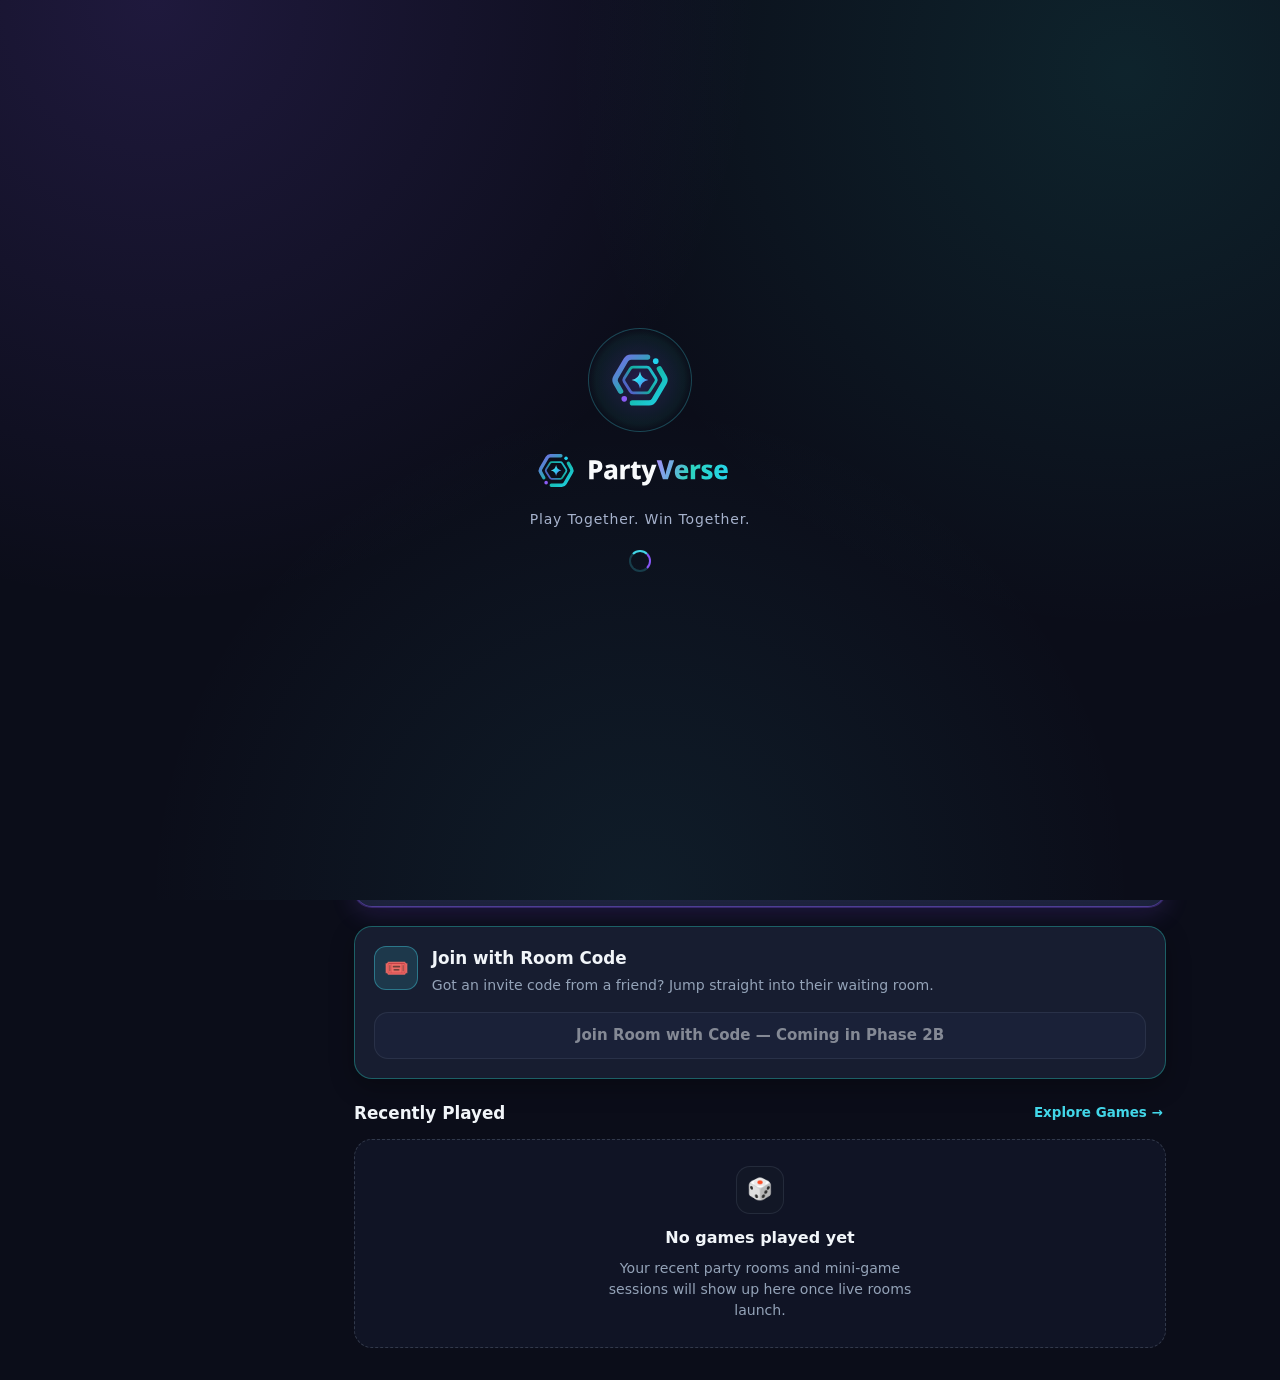
==== commit 64453365: "Create index.html" ====
--- a/index.html
+++ b/index.html
@@ -68,6 +68,10 @@
     </nav>
 
     <div class="app-sidebar-footer">
+      <button type="button" class="sidebar-nav-btn sidebar-nav-btn--utility" data-view="settings">
+        <span class="nav-icon" aria-hidden="true">⚙️</span>
+        <span class="sidebar-nav-label">Settings</span>
+      </button>
       <span class="app-sidebar-meta">Private Friends Hub</span>
     </div>
   </aside>
@@ -637,6 +641,190 @@
               Sign Out of Guest Session
             </button>
           </article>
+
+          <!-- App Settings Utility Link (Mobile) -->
+          <article class="card profile-utility-card" aria-labelledby="profile-settings-heading">
+            <div class="profile-utility-head">
+              <div class="profile-utility-copy">
+                <h2 id="profile-settings-heading" class="pin-title">App Settings</h2>
+                <p class="pin-desc">
+                  Manage sound effects, reduced animations, and Android installation steps.
+                </p>
+              </div>
+              <span class="profile-utility-icon" aria-hidden="true">⚙️</span>
+            </div>
+            <button
+              id="btn-open-settings"
+              type="button"
+              class="btn btn--secondary btn--full"
+              data-jump-view="settings"
+            >
+              Open Settings
+            </button>
+          </article>
+        </div>
+      </section>
+
+      <!-- View 4: Settings (Preferences, Motion, Install & About) -->
+      <section id="view-settings" class="view" aria-labelledby="settings-heading">
+        <div class="settings-top-bar">
+          <button
+            id="btn-settings-back"
+            type="button"
+            class="btn btn--secondary btn--sm settings-back-btn"
+            data-jump-view="profile"
+          >
+            ← Back to Profile
+          </button>
+        </div>
+
+        <div class="section-head">
+          <span class="welcome-kicker">Preferences</span>
+          <h1 id="settings-heading" class="section-title">Settings</h1>
+          <p class="section-subtitle">
+            Customize audio, motion, and installation options on this device.
+          </p>
+        </div>
+
+        <div class="settings-stack">
+          <!-- A. Sound & Effects -->
+          <article class="card settings-card" aria-labelledby="settings-sound-heading">
+            <div class="settings-card-head">
+              <div>
+                <h2 id="settings-sound-heading" class="settings-card-title">Sound &amp; Effects</h2>
+                <p class="settings-card-subtitle">
+                  Web Audio taps, chimes, and feedback sounds.
+                </p>
+              </div>
+              <span id="settings-sound-state" class="pill pill--upcoming">Off</span>
+            </div>
+
+            <div class="settings-row">
+              <div class="settings-row-copy">
+                <span id="settings-sound-label" class="settings-row-label">Sound Effects</span>
+                <p id="settings-sound-desc" class="settings-row-desc">
+                  Synced with the top-bar SFX button and saved on this device.
+                </p>
+              </div>
+              <button
+                id="btn-settings-sound"
+                type="button"
+                class="settings-switch"
+                role="switch"
+                aria-checked="false"
+                aria-labelledby="settings-sound-label"
+                aria-describedby="settings-sound-desc"
+              >
+                <span class="settings-switch-track" aria-hidden="true">
+                  <span class="settings-switch-thumb"></span>
+                </span>
+              </button>
+            </div>
+          </article>
+
+          <!-- B. Accessibility & Motion -->
+          <article class="card settings-card" aria-labelledby="settings-motion-heading">
+            <div class="settings-card-head">
+              <div>
+                <h2 id="settings-motion-heading" class="settings-card-title">Accessibility &amp; Motion</h2>
+                <p class="settings-card-subtitle">
+                  Control micro-animations and decorative effects.
+                </p>
+              </div>
+              <span id="settings-motion-state" class="pill pill--upcoming">Off</span>
+            </div>
+
+            <div class="settings-row">
+              <div class="settings-row-copy">
+                <span id="settings-motion-label" class="settings-row-label">Reduce Animations</span>
+                <p id="settings-motion-desc" class="settings-row-desc">
+                  Disables button pops, spark bursts, and interface transitions.
+                </p>
+              </div>
+              <button
+                id="btn-settings-motion"
+                type="button"
+                class="settings-switch"
+                role="switch"
+                aria-checked="false"
+                aria-labelledby="settings-motion-label"
+                aria-describedby="settings-motion-desc settings-motion-os-note"
+              >
+                <span class="settings-switch-track" aria-hidden="true">
+                  <span class="settings-switch-thumb"></span>
+                </span>
+              </button>
+            </div>
+
+            <div
+              id="settings-motion-os-note"
+              class="settings-os-note"
+              role="status"
+              aria-live="polite"
+              hidden
+            >
+              Enabled by your device's Reduce Motion setting.
+            </div>
+          </article>
+
+          <!-- C. Install PartyVerse -->
+          <article class="card settings-card" aria-labelledby="settings-install-heading">
+            <div class="settings-card-head">
+              <div>
+                <h2 id="settings-install-heading" class="settings-card-title">Install PartyVerse</h2>
+                <p class="settings-card-subtitle">
+                  Pin PartyVerse to your Android home screen for faster access.
+                </p>
+              </div>
+              <span class="pill pill--cyan">Android Chrome</span>
+            </div>
+
+            <ol class="settings-install-steps">
+              <li>Open PartyVerse in Chrome on Android.</li>
+              <li>Tap the three-dot menu.</li>
+              <li>Select &ldquo;Add to Home screen&rdquo; or &ldquo;Install app&rdquo; if available.</li>
+              <li>Confirm the installation.</li>
+            </ol>
+
+            <button
+              id="btn-install-pwa"
+              type="button"
+              class="btn btn--primary btn--full"
+              hidden
+            >
+              Install PartyVerse App
+            </button>
+
+            <div
+              id="settings-install-status"
+              class="inline-feedback"
+              role="status"
+              aria-live="polite"
+              hidden
+            ></div>
+          </article>
+
+          <!-- D. About PartyVerse -->
+          <article class="card settings-card settings-about-card" aria-labelledby="settings-about-heading">
+            <div class="settings-about-head">
+              <div class="settings-about-logo-wrap" aria-hidden="true">
+                <img
+                  src="./assets/logo/portal-symbol.svg"
+                  alt=""
+                  class="settings-about-logo"
+                  width="42"
+                  height="42"
+                />
+              </div>
+              <div class="settings-about-identity">
+                <h2 id="settings-about-heading" class="settings-about-name">PartyVerse</h2>
+                <p class="settings-about-tagline">Play Together. Win Together.</p>
+              </div>
+            </div>
+            <p class="settings-about-desc">
+              Play with friends using instant guest access. No manual account registration is required.
+            </p>
+          </article>
         </div>
       </section>
     </main>
--- a/css/style.css
+++ b/css/style.css
@@ -1438,3 +1438,876 @@
     padding-bottom: var(--pv-space-32, 2rem);
   }
 }
+/* ==========================================================================
+   Stage D2.2: Special Page Styling, Sound Toggle, Game Details Sheet & FX
+   ========================================================================== */
+
+body {
+  background-color: var(--pv-bg-base, #0B0D19);
+  background-image: var(--pv-gradient-ambient-bg);
+}
+
+/* Top Bar Controls & Sound Toggle */
+
+.topbar-controls {
+  display: flex;
+  align-items: center;
+  gap: var(--pv-space-8, 0.5rem);
+  min-width: 0;
+}
+
+.sound-toggle-btn {
+  display: inline-flex;
+  align-items: center;
+  gap: 0.35rem;
+  min-height: 34px;
+  padding: 0.3rem 0.65rem;
+  border-radius: var(--pv-radius-pill, 9999px);
+  border: 1px solid var(--pv-border-default, #303A55);
+  background: var(--pv-surface-card, #171D32);
+  color: var(--pv-text-secondary, #A6B2CC);
+  font-size: 0.76rem;
+  font-weight: var(--pv-weight-semibold, 600);
+  cursor: pointer;
+  flex-shrink: 0;
+  transition:
+    transform var(--pv-duration-fast, 150ms) var(--pv-ease-out, ease-out),
+    opacity var(--pv-duration-fast, 150ms) var(--pv-ease-out, ease-out);
+}
+
+.sound-toggle-btn:active {
+  transform: scale(0.96);
+}
+
+.sound-toggle-btn[aria-pressed="true"] {
+  background: var(--pv-brand-teal-soft, rgba(36, 198, 183, 0.15));
+  border-color: var(--pv-brand-teal-border, rgba(36, 198, 183, 0.4));
+  color: var(--pv-brand-cyan, #42D6E8);
+}
+
+.sound-toggle-label {
+  display: none;
+}
+
+@media (min-width: 420px) {
+  .sound-toggle-label {
+    display: inline;
+  }
+}
+
+/* Splash Orbital Ring Glow */
+
+.app-splash-orbit {
+  width: 104px;
+  height: 104px;
+  border-radius: 50%;
+  display: grid;
+  place-items: center;
+  background: radial-gradient(circle, rgba(135, 87, 247, 0.22) 0%, rgba(36, 198, 183, 0.08) 60%, transparent 72%);
+  border: 1px solid rgba(66, 214, 232, 0.28);
+  animation: pvOrbitPulse 2.4s ease-in-out infinite;
+}
+
+@keyframes pvOrbitPulse {
+  0%, 100% {
+    transform: scale(1);
+    opacity: 0.92;
+  }
+  50% {
+    transform: scale(1.05);
+    opacity: 1;
+  }
+}
+
+/* Extra Semantic Pills (Teal & Cyan) */
+
+.pill--teal {
+  background: var(--pv-brand-teal-soft, rgba(36, 198, 183, 0.15));
+  color: #5EEAD4;
+  border: 1px solid var(--pv-brand-teal-border, rgba(36, 198, 183, 0.4));
+}
+
+.pill--cyan {
+  background: var(--pv-brand-cyan-soft, rgba(66, 214, 232, 0.15));
+  color: #7CE5F4;
+  border: 1px solid var(--pv-brand-cyan-border, rgba(66, 214, 232, 0.4));
+}
+
+/* Lobby: Player Identity Strip & Hero Lounge */
+
+.lobby-player-bar {
+  display: flex;
+  align-items: center;
+  justify-content: space-between;
+  gap: var(--pv-space-12, 0.75rem);
+  padding: 0.7rem 0.9rem;
+  border-radius: var(--pv-radius-lg, 18px);
+  background: var(--pv-gradient-surface, linear-gradient(180deg, #1B223A 0%, #171D32 100%));
+  border: 1px solid var(--pv-border-default, #303A55);
+  box-shadow: var(--pv-shadow-sm, 0 2px 8px rgba(5, 7, 15, 0.28));
+}
+
+.lobby-player-left {
+  display: flex;
+  align-items: center;
+  gap: 0.75rem;
+  min-width: 0;
+}
+
+.lobby-player-avatar {
+  width: 44px;
+  height: 44px;
+  border-radius: 13px;
+  background: var(--pv-gradient-brand, linear-gradient(135deg, #8757F7 0%, #24C6B7 55%, #42D6E8 100%));
+  display: grid;
+  place-items: center;
+  font-size: 1.35rem;
+  flex-shrink: 0;
+  box-shadow: var(--pv-glow-violet);
+}
+
+.lobby-player-meta {
+  display: flex;
+  flex-direction: column;
+  min-width: 0;
+}
+
+.lobby-player-kicker {
+  font-size: 0.7rem;
+  font-weight: var(--pv-weight-bold, 700);
+  text-transform: uppercase;
+  letter-spacing: 0.08em;
+  color: var(--pv-brand-teal, #24C6B7);
+}
+
+.lobby-player-name {
+  font-size: 0.98rem;
+  font-weight: var(--pv-weight-bold, 700);
+  color: var(--pv-text-primary, #F3F6FC);
+  white-space: nowrap;
+  overflow: hidden;
+  text-overflow: ellipsis;
+}
+
+.lobby-hero {
+  position: relative;
+  overflow: hidden;
+  background: linear-gradient(
+    135deg,
+    rgba(135, 87, 247, 0.22) 0%,
+    rgba(36, 198, 183, 0.14) 55%,
+    rgba(66, 214, 232, 0.12) 100%
+  );
+  border-color: var(--pv-brand-violet-border, rgba(135, 87, 247, 0.42));
+  box-shadow: var(--pv-glow-violet);
+}
+
+.lobby-hero-orb {
+  position: absolute;
+  top: -36px;
+  right: -28px;
+  width: 140px;
+  height: 140px;
+  border-radius: 50%;
+  background: radial-gradient(circle, rgba(66, 214, 232, 0.28) 0%, transparent 70%);
+  pointer-events: none;
+}
+
+.action-card--featured {
+  background: var(--pv-gradient-surface-elevated, linear-gradient(180deg, #242D4A 0%, #1B223A 100%));
+  border-color: var(--pv-brand-violet-border, rgba(135, 87, 247, 0.42));
+  box-shadow: var(--pv-glow-violet);
+}
+
+.action-card--join {
+  border-color: var(--pv-brand-teal-border, rgba(36, 198, 183, 0.4));
+}
+
+.action-title-row {
+  display: flex;
+  align-items: center;
+  flex-wrap: wrap;
+  gap: 0.45rem;
+}
+
+.action-icon--cyan {
+  background: var(--pv-brand-cyan-soft, rgba(66, 214, 232, 0.15));
+  border: 1px solid var(--pv-brand-cyan-border, rgba(66, 214, 232, 0.4));
+}
+
+.lobby-section-head {
+  flex-direction: row;
+  align-items: center;
+  justify-content: space-between;
+  margin-bottom: 0.65rem;
+}
+
+.link-btn {
+  border: none;
+  background: transparent;
+  padding: 0.35rem 0.2rem;
+  font-size: 0.84rem;
+  font-weight: var(--pv-weight-semibold, 600);
+  color: var(--pv-brand-cyan, #42D6E8);
+  cursor: pointer;
+}
+
+/* Games Showcase Cards */
+
+.game-card--showcase {
+  overflow: hidden;
+  padding: 0.95rem;
+}
+
+.game-art-wrap {
+  position: relative;
+  border-radius: var(--pv-radius-md, 14px);
+  overflow: hidden;
+  border: 1px solid rgba(255, 255, 255, 0.08);
+}
+
+.game-art-svg {
+  display: block;
+  width: 100%;
+  height: auto;
+}
+
+.game-art-badge {
+  position: absolute;
+  top: 10px;
+  right: 10px;
+  backdrop-filter: blur(8px);
+  -webkit-backdrop-filter: blur(8px);
+}
+
+.game-card--available.game-card--showcase {
+  border-color: var(--pv-brand-violet-border, rgba(135, 87, 247, 0.42));
+}
+
+.game-card--available.game-card--showcase:hover {
+  border-color: var(--pv-brand-cyan-border, rgba(66, 214, 232, 0.48));
+  box-shadow: var(--pv-glow-cyan);
+}
+
+/* Profile Hero Avatar Glow Ring */
+
+.profile-hero-card {
+  background: var(--pv-gradient-surface-elevated, linear-gradient(180deg, #242D4A 0%, #1B223A 100%));
+  border-color: var(--pv-brand-violet-border, rgba(135, 87, 247, 0.42));
+}
+
+.profile-avatar-ring {
+  padding: 3px;
+  border-radius: 19px;
+  background: var(--pv-gradient-brand, linear-gradient(135deg, #8757F7 0%, #24C6B7 55%, #42D6E8 100%));
+  flex-shrink: 0;
+  box-shadow: var(--pv-glow-violet);
+}
+
+.profile-avatar-ring .profile-avatar-lg {
+  background: var(--pv-bg-secondary, #111629);
+  box-shadow: none;
+}
+
+/* Upgrade Primary Buttons to Official Purple -> Teal -> Cyan Brand Gradient */
+
+.btn--primary {
+  background: var(--pv-gradient-brand, linear-gradient(135deg, #8757F7 0%, #24C6B7 55%, #42D6E8 100%));
+  color: var(--pv-text-on-accent, #FFFFFF);
+  box-shadow: var(--pv-glow-violet);
+}
+
+.btn--primary:hover:not(:disabled) {
+  background: var(--pv-gradient-brand-hover, linear-gradient(135deg, #9970FA 0%, #34D4C5 55%, #62E0EF 100%));
+}
+
+/* Game Details Bottom Sheet / Centered Desktop Modal */
+
+.app-modal-backdrop {
+  position: fixed;
+  inset: 0;
+  z-index: var(--pv-z-modal, 50);
+  background: var(--pv-surface-overlay, rgba(11, 13, 25, 0.78));
+  backdrop-filter: blur(6px);
+  -webkit-backdrop-filter: blur(6px);
+  display: flex;
+  align-items: flex-end;
+  justify-content: center;
+  padding: 0;
+  animation: pvFadeIn var(--pv-duration-fast, 150ms) var(--pv-ease-out, ease-out);
+}
+
+.app-modal-sheet {
+  width: 100%;
+  max-width: 520px;
+  max-height: 86dvh;
+  overflow-y: auto;
+  background: var(--pv-bg-secondary, #111629);
+  border-top: 1px solid var(--pv-brand-violet-border, rgba(135, 87, 247, 0.42));
+  border-radius: 22px 22px 0 0;
+  padding: 0.75rem 1.25rem calc(1.25rem + env(safe-area-inset-bottom, 0px));
+  box-shadow: var(--pv-shadow-lg, 0 16px 38px rgba(5, 7, 15, 0.44));
+  display: flex;
+  flex-direction: column;
+  gap: 0.95rem;
+  animation: pvSheetUp var(--pv-duration-base, 220ms) var(--pv-ease-out, ease-out);
+}
+
+.app-modal-handle {
+  width: 42px;
+  height: 4px;
+  border-radius: 999px;
+  background: var(--pv-border-strong, #435074);
+  margin: 0 auto 0.2rem;
+}
+
+.app-modal-head {
+  display: flex;
+  align-items: flex-start;
+  justify-content: space-between;
+  gap: 0.75rem;
+}
+
+.app-modal-title {
+  margin-top: 0.45rem;
+  font-size: 1.25rem;
+  font-weight: var(--pv-weight-bold, 700);
+}
+
+.app-modal-subtitle {
+  margin-top: 0.15rem;
+  font-size: 0.85rem;
+  color: var(--pv-brand-teal, #24C6B7);
+}
+
+.app-modal-close {
+  width: 38px;
+  height: 38px;
+  border-radius: 12px;
+  border: 1px solid var(--pv-border-default, #303A55);
+  background: var(--pv-surface-card, #171D32);
+  color: var(--pv-text-primary, #F3F6FC);
+  display: grid;
+  place-items: center;
+  cursor: pointer;
+  flex-shrink: 0;
+}
+
+.app-modal-desc {
+  font-size: 0.92rem;
+  color: var(--pv-text-secondary, #A6B2CC);
+}
+
+.app-modal-steps-box {
+  padding: 0.9rem 1rem;
+  border-radius: var(--pv-radius-md, 14px);
+  background: var(--pv-surface-card, #171D32);
+  border: 1px solid var(--pv-border-subtle, rgba(48, 58, 85, 0.65));
+}
+
+.app-modal-steps-title {
+  font-size: 0.82rem;
+  font-weight: var(--pv-weight-bold, 700);
+  text-transform: uppercase;
+  letter-spacing: 0.06em;
+  color: var(--pv-brand-cyan, #42D6E8);
+  margin-bottom: 0.5rem;
+}
+
+.app-modal-steps {
+  margin: 0;
+  padding-left: 1.2rem;
+  display: flex;
+  flex-direction: column;
+  gap: 0.4rem;
+  font-size: 0.88rem;
+  color: var(--pv-text-primary, #F3F6FC);
+}
+
+.app-modal-footer {
+  display: flex;
+  flex-direction: column;
+  gap: 0.7rem;
+}
+
+.app-modal-note {
+  font-size: 0.82rem;
+  color: var(--pv-text-muted, #7683A1);
+  text-align: center;
+}
+
+@media (min-width: 768px) {
+  .app-modal-backdrop {
+    align-items: center;
+    padding: 1.5rem;
+  }
+
+  .app-modal-sheet {
+    border: 1px solid var(--pv-brand-violet-border, rgba(135, 87, 247, 0.42));
+    border-radius: 22px;
+    padding: 1.35rem;
+  }
+
+  .app-modal-handle {
+    display: none;
+  }
+}
+
+/* Floating Toast Notifications */
+
+.app-toast-region {
+  position: fixed;
+  left: 50%;
+  bottom: calc(var(--bottomnav-h, 68px) + 14px + env(safe-area-inset-bottom, 0px));
+  transform: translateX(-50%);
+  z-index: var(--pv-z-toast, 60);
+  pointer-events: none;
+  width: min(92vw, 360px);
+  display: flex;
+  justify-content: center;
+}
+
+.app-toast {
+  padding: 0.65rem 1rem;
+  border-radius: var(--pv-radius-pill, 9999px);
+  background: var(--pv-surface-elevated, #202842);
+  border: 1px solid var(--pv-border-strong, #435074);
+  color: var(--pv-text-primary, #F3F6FC);
+  font-size: 0.84rem;
+  font-weight: var(--pv-weight-semibold, 600);
+  box-shadow: var(--pv-shadow-md, 0 8px 24px rgba(5, 7, 15, 0.34));
+  opacity: 0;
+  transform: translateY(8px);
+  transition:
+    opacity var(--pv-duration-fast, 150ms) var(--pv-ease-out, ease-out),
+    transform var(--pv-duration-fast, 150ms) var(--pv-ease-out, ease-out);
+}
+
+.app-toast.is-visible {
+  opacity: 1;
+  transform: translateY(0);
+}
+
+.app-toast--ok {
+  border-color: var(--pv-color-success-border, rgba(57, 217, 154, 0.38));
+  color: var(--pv-color-success-text, #86F0C5);
+}
+
+.app-toast--warn {
+  border-color: var(--pv-color-warning-border, rgba(255, 190, 98, 0.38));
+  color: var(--pv-color-warning-text, #FFD99E);
+}
+
+@media (min-width: 1024px) {
+  .app-toast-region {
+    bottom: 24px;
+    left: calc(50% + 120px);
+  }
+}
+
+/* GPU-Only Micro-FX Keyframes */
+
+.fx-pop {
+  animation: pvFxPop 240ms var(--pv-ease-out, cubic-bezier(0.22, 1, 0.36, 1));
+}
+
+@keyframes pvFxPop {
+  0% {
+    transform: scale(0.92);
+  }
+  60% {
+    transform: scale(1.07);
+  }
+  100% {
+    transform: scale(1);
+  }
+}
+
+.fx-spark {
+  position: fixed;
+  width: 7px;
+  height: 7px;
+  border-radius: 50%;
+  pointer-events: none;
+  z-index: 80;
+  transform: translate(-50%, -50%) scale(1);
+  animation: pvSparkFly 500ms cubic-bezier(0.22, 1, 0.36, 1) forwards;
+}
+
+@keyframes pvSparkFly {
+  0% {
+    opacity: 1;
+    transform: translate(-50%, -50%) scale(1);
+  }
+  100% {
+    opacity: 0;
+    transform: translate(calc(-50% + var(--fx-dx)), calc(-50% + var(--fx-dy))) scale(0.2);
+  }
+}
+
+@keyframes pvFadeIn {
+  from {
+    opacity: 0;
+  }
+  to {
+    opacity: 1;
+  }
+}
+
+@keyframes pvSheetUp {
+  from {
+    opacity: 0;
+    transform: translateY(20px);
+  }
+  to {
+    opacity: 1;
+    transform: translateY(0);
+  }
+}
+
+@media (prefers-reduced-motion: reduce) {
+  .app-splash-orbit,
+  .fx-pop,
+  .fx-spark,
+  .app-modal-backdrop,
+  .app-modal-sheet {
+    animation: none !important;
+  }
+}
+/* ==========================================================================
+   Stage D2.3A: Premium Settings View & In-App Reduce Animations
+   ========================================================================== */
+
+/* Desktop Sidebar Utility Button */
+
+@media (min-width: 1024px) {
+  .app-sidebar-footer {
+    display: flex;
+    flex-direction: column;
+    gap: var(--pv-space-12, 0.75rem);
+  }
+
+  .sidebar-nav-btn--utility {
+    width: 100%;
+  }
+
+  .profile-utility-card,
+  .settings-top-bar {
+    display: none;
+  }
+}
+
+/* Mobile Profile Settings Utility Card */
+
+.profile-utility-card {
+  display: flex;
+  flex-direction: column;
+  gap: 0.9rem;
+  background: linear-gradient(
+    145deg,
+    rgba(23, 29, 50, 0.96) 0%,
+    rgba(32, 40, 66, 0.9) 100%
+  );
+  border-color: var(--pv-border-default, #303A55);
+}
+
+.profile-utility-head {
+  display: flex;
+  align-items: flex-start;
+  justify-content: space-between;
+  gap: 0.75rem;
+}
+
+.profile-utility-copy {
+  min-width: 0;
+  display: flex;
+  flex-direction: column;
+  gap: 0.35rem;
+}
+
+.profile-utility-icon {
+  width: 40px;
+  height: 40px;
+  border-radius: var(--pv-radius-md, 14px);
+  background: var(--pv-surface-elevated, #202842);
+  border: 1px solid var(--pv-border-default, #303A55);
+  display: grid;
+  place-items: center;
+  font-size: 1.15rem;
+  flex-shrink: 0;
+}
+
+/* Settings View Layout */
+
+.settings-top-bar {
+  margin-bottom: 0.9rem;
+}
+
+.settings-back-btn {
+  min-height: 44px;
+  padding-inline: 0.95rem;
+}
+
+.settings-stack {
+  display: flex;
+  flex-direction: column;
+  gap: 1rem;
+}
+
+.settings-card {
+  display: flex;
+  flex-direction: column;
+  gap: 1rem;
+  background: var(--pv-surface-card, #171D32);
+  border-color: var(--pv-border-default, #303A55);
+}
+
+.settings-card-head {
+  display: flex;
+  align-items: flex-start;
+  justify-content: space-between;
+  gap: 0.75rem;
+}
+
+.settings-card-title {
+  font-size: 1.05rem;
+  font-weight: 700;
+  color: var(--pv-text-primary, #F3F6FC);
+  line-height: 1.3;
+}
+
+.settings-card-subtitle {
+  margin-top: 0.2rem;
+  font-size: 0.85rem;
+  color: var(--pv-text-secondary, #A6B2CC);
+  line-height: 1.45;
+}
+
+.settings-row {
+  display: flex;
+  align-items: center;
+  justify-content: space-between;
+  gap: 1rem;
+  padding: 0.85rem 0.95rem;
+  border-radius: var(--pv-radius-md, 14px);
+  background: var(--pv-surface-elevated, #202842);
+  border: 1px solid rgba(48, 58, 85, 0.85);
+}
+
+.settings-row-copy {
+  min-width: 0;
+  display: flex;
+  flex-direction: column;
+  gap: 0.25rem;
+}
+
+.settings-row-label {
+  font-size: 0.95rem;
+  font-weight: 600;
+  color: var(--pv-text-primary, #F3F6FC);
+}
+
+.settings-row-desc {
+  font-size: 0.82rem;
+  color: var(--pv-text-secondary, #A6B2CC);
+  line-height: 1.45;
+}
+
+/* Accessible Toggle Switch (48px Touch Target) */
+
+.settings-switch {
+  flex-shrink: 0;
+  min-width: 56px;
+  min-height: 44px;
+  padding: 0;
+  border: 0;
+  background: transparent;
+  display: inline-flex;
+  align-items: center;
+  justify-content: center;
+  cursor: pointer;
+  touch-action: manipulation;
+  -webkit-tap-highlight-color: transparent;
+  border-radius: var(--pv-radius-pill, 999px);
+}
+
+.settings-switch:focus-visible {
+  outline: var(--pv-focus-outline, 2px solid #42D6E8);
+  outline-offset: var(--pv-focus-offset, 2px);
+  box-shadow: var(--pv-focus-ring, 0 0 0 3px rgba(66, 214, 232, 0.34));
+}
+
+.settings-switch-track {
+  position: relative;
+  width: 52px;
+  height: 30px;
+  border-radius: 999px;
+  background: var(--pv-bg-secondary, #111629);
+  border: 1px solid var(--pv-border-default, #303A55);
+  transition:
+    background-color var(--pv-duration-fast, 150ms) var(--pv-ease-out, ease-out),
+    border-color var(--pv-duration-fast, 150ms) var(--pv-ease-out, ease-out);
+}
+
+.settings-switch-thumb {
+  position: absolute;
+  top: 3px;
+  left: 3px;
+  width: 22px;
+  height: 22px;
+  border-radius: 50%;
+  background: var(--pv-text-secondary, #A6B2CC);
+  box-shadow: 0 2px 6px rgba(0, 0, 0, 0.35);
+  transition:
+    transform var(--pv-duration-fast, 150ms) var(--pv-ease-out, ease-out),
+    background-color var(--pv-duration-fast, 150ms) var(--pv-ease-out, ease-out);
+}
+
+.settings-switch[aria-checked="true"] .settings-switch-track {
+  background: linear-gradient(135deg, #8757F7 0%, #24C6B7 100%);
+  border-color: rgba(66, 214, 232, 0.55);
+}
+
+.settings-switch[aria-checked="true"] .settings-switch-thumb {
+  transform: translateX(22px);
+  background: #FFFFFF;
+}
+
+.settings-switch:disabled,
+.settings-switch[aria-disabled="true"] {
+  opacity: 0.65;
+  cursor: not-allowed;
+}
+
+/* OS Reduced-Motion Override Note */
+
+.settings-os-note {
+  padding: 0.7rem 0.9rem;
+  border-radius: var(--pv-radius-sm, 10px);
+  background: rgba(66, 214, 232, 0.1);
+  border: 1px solid rgba(66, 214, 232, 0.32);
+  color: #7CE5F4;
+  font-size: 0.83rem;
+  line-height: 1.45;
+}
+
+/* Android Install Steps */
+
+.settings-install-steps {
+  margin: 0;
+  padding: 0;
+  list-style: none;
+  counter-reset: pv-install-step;
+  display: flex;
+  flex-direction: column;
+  gap: 0.65rem;
+}
+
+.settings-install-steps li {
+  counter-increment: pv-install-step;
+  display: flex;
+  align-items: flex-start;
+  gap: 0.75rem;
+  padding: 0.7rem 0.85rem;
+  border-radius: var(--pv-radius-sm, 10px);
+  background: var(--pv-bg-secondary, #111629);
+  border: 1px solid rgba(48, 58, 85, 0.7);
+  font-size: 0.87rem;
+  color: var(--pv-text-primary, #F3F6FC);
+  line-height: 1.45;
+}
+
+.settings-install-steps li::before {
+  content: counter(pv-install-step);
+  flex-shrink: 0;
+  width: 24px;
+  height: 24px;
+  border-radius: 50%;
+  background: rgba(135, 87, 247, 0.18);
+  border: 1px solid rgba(135, 87, 247, 0.48);
+  color: #C4B5FD;
+  font-size: 0.78rem;
+  font-weight: 700;
+  display: grid;
+  place-items: center;
+}
+
+/* About PartyVerse Card */
+
+.settings-about-card {
+  background: linear-gradient(
+    145deg,
+    rgba(135, 87, 247, 0.12) 0%,
+    rgba(23, 29, 50, 0.96) 52%,
+    rgba(36, 198, 183, 0.1) 100%
+  );
+}
+
+.settings-about-head {
+  display: flex;
+  align-items: center;
+  gap: 0.9rem;
+}
+
+.settings-about-logo-wrap {
+  width: 54px;
+  height: 54px;
+  border-radius: var(--pv-radius-md, 14px);
+  background: var(--pv-bg-secondary, #111629);
+  border: 1px solid rgba(135, 87, 247, 0.45);
+  box-shadow: 0 6px 18px rgba(135, 87, 247, 0.22);
+  display: grid;
+  place-items: center;
+  flex-shrink: 0;
+}
+
+.settings-about-logo {
+  width: 38px;
+  height: 38px;
+  display: block;
+}
+
+.settings-about-identity {
+  min-width: 0;
+}
+
+.settings-about-name {
+  font-size: 1.1rem;
+  font-weight: 700;
+  color: var(--pv-text-primary, #F3F6FC);
+}
+
+.settings-about-tagline {
+  margin-top: 0.15rem;
+  font-size: 0.85rem;
+  font-weight: 600;
+  color: var(--pv-brand-cyan, #42D6E8);
+}
+
+.settings-about-desc {
+  font-size: 0.88rem;
+  color: var(--pv-text-secondary, #A6B2CC);
+  line-height: 1.55;
+}
+
+/* In-App Reduce Animations Override (Mirrors prefers-reduced-motion) */
+
+html.pv-reduce-motion *,
+html.pv-reduce-motion *::before,
+html.pv-reduce-motion *::after {
+  animation-duration: 0.01ms !important;
+  animation-iteration-count: 1 !important;
+  transition-duration: 0.01ms !important;
+  scroll-behavior: auto !important;
+}
+
+html.pv-reduce-motion .app-splash-orbit,
+html.pv-reduce-motion .fx-pop,
+html.pv-reduce-motion .fx-spark,
+html.pv-reduce-motion .app-modal-backdrop,
+html.pv-reduce-motion .app-modal-sheet,
+html.pv-reduce-motion .lobby-hero-orb,
+html.pv-reduce-motion .pv-spinner,
+html.pv-reduce-motion .pv-skeleton {
+  animation: none !important;
+}
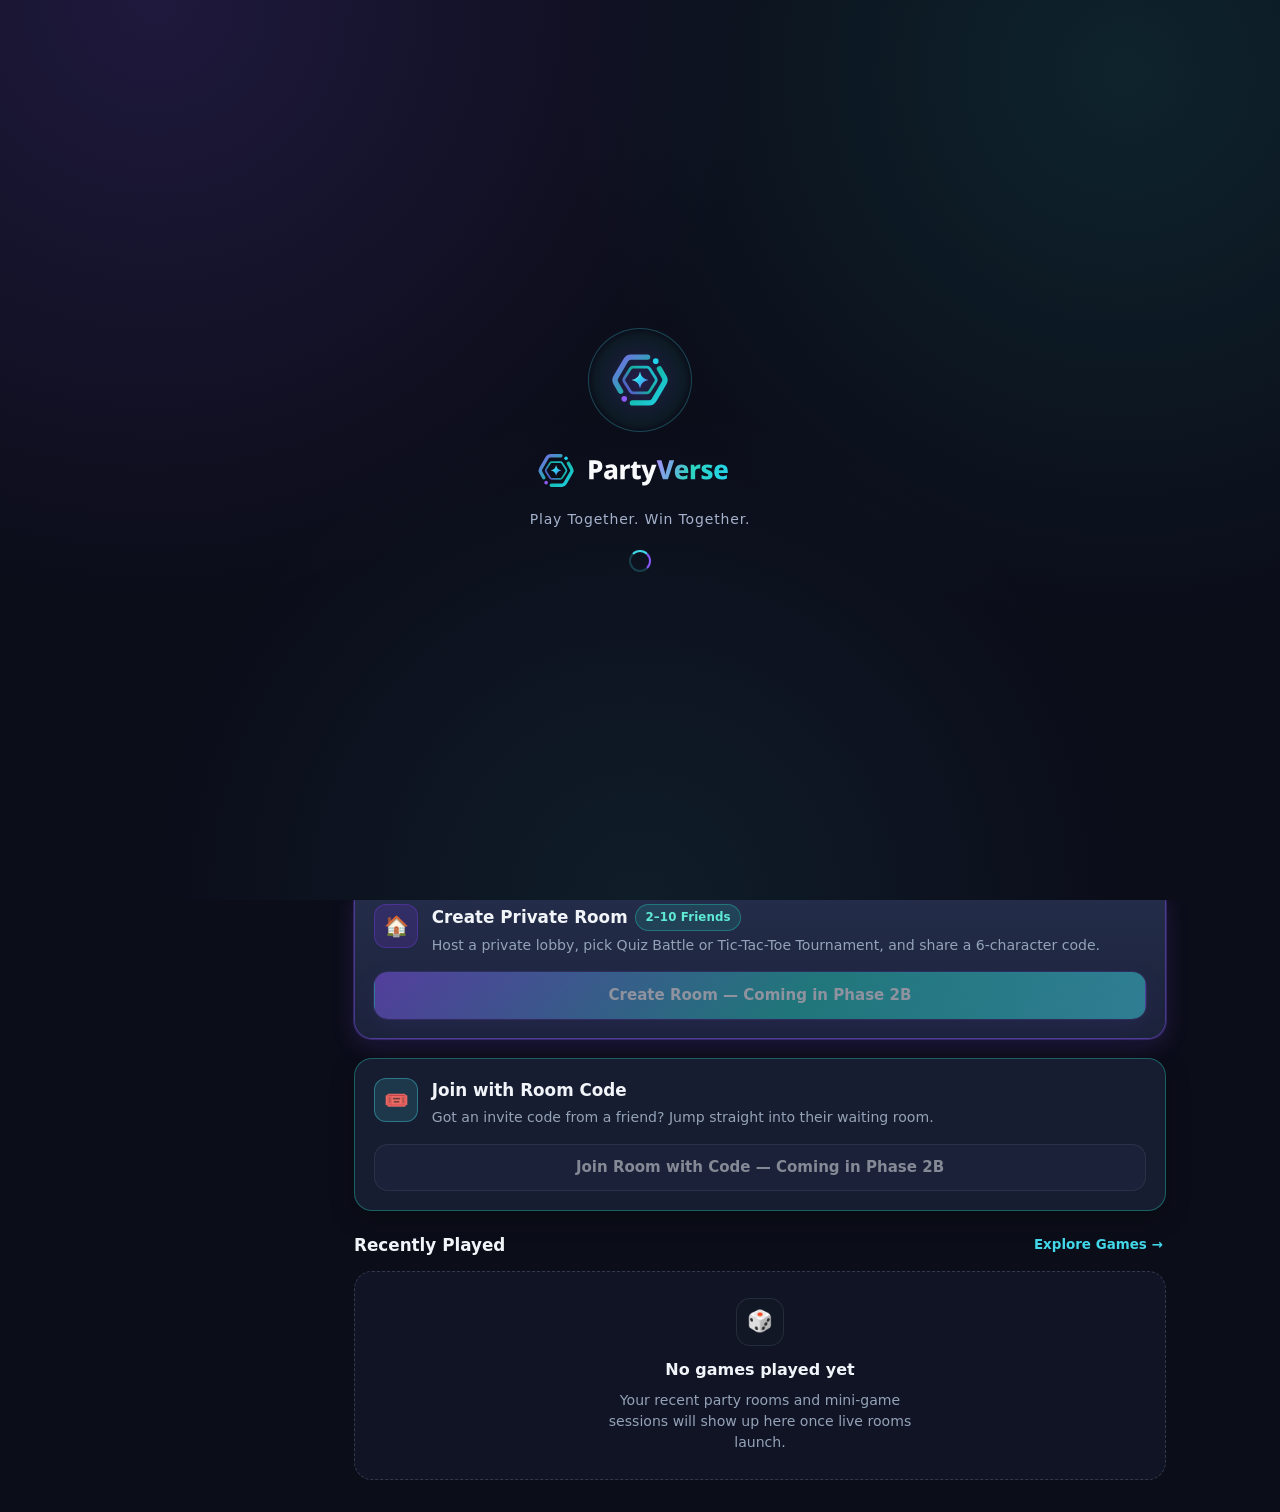
==== commit 56e69959: "Create index.html" ====
--- a/index.html
+++ b/index.html
@@ -72,6 +72,10 @@
         <span class="nav-icon" aria-hidden="true">⚙️</span>
         <span class="sidebar-nav-label">Settings</span>
       </button>
+      <button type="button" class="sidebar-nav-btn sidebar-nav-btn--utility" data-view="help">
+        <span class="nav-icon" aria-hidden="true">❓</span>
+        <span class="sidebar-nav-label">Help &amp; FAQ</span>
+      </button>
       <span class="app-sidebar-meta">Private Friends Hub</span>
     </div>
   </aside>
@@ -115,30 +119,55 @@
     <!-- Main Content -->
     <main class="app-main">
       <!-- Guest Sign-In & Turnstile Prompt -->
-      <section id="auth-card" class="auth-card" aria-labelledby="auth-heading">
+      <section id="auth-card" class="auth-card auth-card--welcome" aria-labelledby="auth-heading">
+        <div class="auth-card-orb" aria-hidden="true"></div>
+
         <div class="auth-card-head">
-          <div>
-            <h2 id="auth-heading" class="auth-title">Start Guest Session</h2>
-            <p class="auth-subtitle">
-              No sign-up or password needed. Complete the quick verification below to continue as a guest.
-            </p>
+          <div class="auth-brand-row">
+            <div class="auth-logo-wrap" aria-hidden="true">
+              <img
+                src="./assets/logo/portal-symbol.svg"
+                alt=""
+                class="auth-logo"
+                width="38"
+                height="38"
+              />
+            </div>
+            <div class="auth-heading-copy">
+              <span class="welcome-kicker">Play Together. Win Together.</span>
+              <h2 id="auth-heading" class="auth-title">Welcome to PartyVerse</h2>
+            </div>
           </div>
-          <span class="pill pill--purple">Guest Access</span>
+        </div>
+
+        <p class="auth-subtitle">
+          Start your guest session to customize your profile, save your Player Code, and preview upcoming mini-games. Complete the quick verification below to continue.
+        </p>
+
+        <div class="auth-chips" aria-label="Guest session highlights">
+          <span class="pill pill--purple">Instant Guest Access</span>
+          <span class="pill pill--teal">Designed for 2–10 Friends</span>
+          <span class="pill pill--cyan">No Password Needed</span>
         </div>
 
         <div class="turnstile-wrap">
+          <div class="turnstile-head">
+            <span class="turnstile-label">Quick Human Verification</span>
+            <span class="turnstile-status">
+              Status: <span id="status-turnstile">Waiting...</span>
+            </span>
+          </div>
           <div id="turnstile-box"></div>
-          <div class="turnstile-status">
-            Verification: <span id="status-turnstile">Waiting...</span>
+        </div>
+
+        <div class="auth-actions">
+          <button id="btn-signin" type="button" class="btn btn--primary btn--full" disabled>
+            Continue as Guest
+          </button>
+
+          <div id="log-output" class="auth-feedback" role="status" aria-live="polite">
+            Checking guest session...
           </div>
-        </div>
-
-        <button id="btn-signin" type="button" class="btn btn--primary btn--full" disabled>
-          Continue as Guest
-        </button>
-
-        <div id="log-output" class="auth-feedback" role="status" aria-live="polite">
-          Checking guest session...
         </div>
       </section>
 
@@ -642,25 +671,35 @@
             </button>
           </article>
 
-          <!-- App Settings Utility Link (Mobile) -->
+          <!-- App Settings & Help Utility Links (Mobile) -->
           <article class="card profile-utility-card" aria-labelledby="profile-settings-heading">
             <div class="profile-utility-head">
               <div class="profile-utility-copy">
-                <h2 id="profile-settings-heading" class="pin-title">App Settings</h2>
+                <h2 id="profile-settings-heading" class="pin-title">Settings &amp; Help</h2>
                 <p class="pin-desc">
-                  Manage sound effects, reduced animations, and Android installation steps.
+                  Manage sound effects, reduced animations, Android install steps, or browse the FAQ.
                 </p>
               </div>
               <span class="profile-utility-icon" aria-hidden="true">⚙️</span>
             </div>
-            <button
-              id="btn-open-settings"
-              type="button"
-              class="btn btn--secondary btn--full"
-              data-jump-view="settings"
-            >
-              Open Settings
-            </button>
+            <div class="profile-utility-actions">
+              <button
+                id="btn-open-settings"
+                type="button"
+                class="btn btn--secondary btn--full"
+                data-jump-view="settings"
+              >
+                Open Settings
+              </button>
+              <button
+                id="btn-open-help"
+                type="button"
+                class="btn btn--secondary btn--full"
+                data-jump-view="help"
+              >
+                Help &amp; FAQ
+              </button>
+            </div>
           </article>
         </div>
       </section>
@@ -825,6 +864,209 @@
               Play with friends using instant guest access. No manual account registration is required.
             </p>
           </article>
+
+          <!-- E. Help & FAQ Shortcut (Mobile) -->
+          <article class="card settings-card settings-help-card" aria-labelledby="settings-help-heading">
+            <div class="settings-card-head">
+              <div>
+                <h2 id="settings-help-heading" class="settings-card-title">Need Help?</h2>
+                <p class="settings-card-subtitle">
+                  Read answers on guest profiles, 8-digit Recovery PINs, upcoming rooms, and troubleshooting.
+                </p>
+              </div>
+              <span class="pill pill--purple">FAQ</span>
+            </div>
+            <button
+              id="btn-settings-open-help"
+              type="button"
+              class="btn btn--secondary btn--full"
+              data-jump-view="help"
+            >
+              Open Help &amp; FAQ
+            </button>
+          </article>
+        </div>
+      </section>
+
+      <!-- View 5: Help & Info (Expandable FAQ) -->
+      <section id="view-help" class="view" aria-labelledby="help-heading">
+        <div class="help-top-bar">
+          <button
+            id="btn-help-back-profile"
+            type="button"
+            class="btn btn--secondary btn--sm help-nav-btn"
+            data-jump-view="profile"
+          >
+            ← Back to Profile
+          </button>
+          <button
+            id="btn-help-open-settings"
+            type="button"
+            class="btn btn--secondary btn--sm help-nav-btn"
+            data-jump-view="settings"
+          >
+            ⚙️ Settings
+          </button>
+        </div>
+
+        <div class="section-head">
+          <span class="welcome-kicker">Support &amp; Guide</span>
+          <h1 id="help-heading" class="section-title">Help &amp; FAQ</h1>
+          <p class="section-subtitle">
+            Clear answers about what works today, what is coming in Phase 2B, and how to troubleshoot on mobile.
+          </p>
+        </div>
+
+        <div class="faq-status-legend" aria-label="Feature status legend">
+          <span class="pill pill--available">Live Now</span>
+          <span class="pill pill--purple">Planned: Phase 2B</span>
+          <span class="pill pill--upcoming">Future Expansion</span>
+        </div>
+
+        <div class="faq-stack">
+          <!-- FAQ 1: Private Rooms -->
+          <details class="card faq-item" open>
+            <summary class="faq-summary">
+              <div class="faq-summary-main">
+                <span class="faq-question">1. How do Private Rooms work?</span>
+                <span class="pill pill--purple">Planned: Phase 2B</span>
+              </div>
+              <span class="faq-chevron" aria-hidden="true">▼</span>
+            </summary>
+            <div class="faq-body">
+              <p>
+                <strong>Status:</strong> Private rooms are <strong>planned for Phase 2B</strong> and are not playable yet. The room buttons in the Lobby are intentionally disabled until live rooms launch.
+              </p>
+              <p>
+                Once Phase 2B launches, private rooms will let 2–10 friends gather in an invite-only lobby with no public matchmaking or stranger lobbies.
+              </p>
+            </div>
+          </details>
+
+          <!-- FAQ 2: Creating & Joining Rooms -->
+          <details class="card faq-item">
+            <summary class="faq-summary">
+              <div class="faq-summary-main">
+                <span class="faq-question">2. How will Creating &amp; Joining Rooms work?</span>
+                <span class="pill pill--purple">Planned: Phase 2B</span>
+              </div>
+              <span class="faq-chevron" aria-hidden="true">▼</span>
+            </summary>
+            <div class="faq-body">
+              <p>
+                <strong>Status:</strong> Room creation and room-code joining are <strong>planned for Phase 2B</strong> and are not active yet.
+              </p>
+              <p>
+                When enabled, one friend will host a private room to receive a 6-character invite code, and other friends will enter that code from the Lobby to join the waiting room before a match starts.
+              </p>
+            </div>
+          </details>
+
+          <!-- FAQ 3: Guest Profiles & Player Codes -->
+          <details class="card faq-item">
+            <summary class="faq-summary">
+              <div class="faq-summary-main">
+                <span class="faq-question">3. How do Guest Profiles &amp; Player Codes work?</span>
+                <span class="pill pill--available">Live Now</span>
+              </div>
+              <span class="faq-chevron" aria-hidden="true">▼</span>
+            </summary>
+            <div class="faq-body">
+              <p>
+                <strong>Status:</strong> Guest sign-in, profiles, and Player Codes are <strong>currently live</strong>.
+              </p>
+              <p>
+                After completing Cloudflare Turnstile verification and tapping <strong>Continue as Guest</strong>, PartyVerse creates an anonymous guest session with no email or password required.
+              </p>
+              <p>
+                Open <strong>Profile</strong> to set a nickname (1–20 characters), pick one of 8 preset avatars, and copy your 6-character <strong>Player Code</strong>.
+              </p>
+            </div>
+          </details>
+
+          <!-- FAQ 4: 8-Digit Recovery PINs -->
+          <details class="card faq-item">
+            <summary class="faq-summary">
+              <div class="faq-summary-main">
+                <span class="faq-question">4. How do 8-Digit Recovery PINs work?</span>
+                <span class="pill pill--available">Live Now</span>
+              </div>
+              <span class="faq-chevron" aria-hidden="true">▼</span>
+            </summary>
+            <div class="faq-body">
+              <p>
+                <strong>Status:</strong> Recovery PIN generation, rotation, and profile recovery are <strong>currently live</strong> in the Profile tab.
+              </p>
+              <ul class="faq-list">
+                <li><strong>One-time display:</strong> When you generate a PIN, your Player Code and 8-digit PIN appear once on screen and are cleared from view when you dismiss them, sign out, recover a profile, or refresh the page.</li>
+                <li><strong>Not viewable again in the app:</strong> After dismissal, the Profile card only displays masked slots and whether a PIN is active—it does not show your PIN again.</li>
+                <li><strong>Rotation:</strong> When a PIN is active, you can use <strong>Rotate Recovery PIN</strong> in Profile to request a new 8-digit PIN and replace the previous one.</li>
+                <li><strong>Recovering on another device:</strong> Open <em>Recover Existing Profile</em> on an unused guest profile and enter your 6-character Player Code plus 8-digit PIN. After recovering, generate a new Recovery PIN in Profile if you want a fresh backup.</li>
+              </ul>
+            </div>
+          </details>
+
+          <!-- FAQ 5: Multiplayer Game Instructions -->
+          <details class="card faq-item">
+            <summary class="faq-summary">
+              <div class="faq-summary-main">
+                <span class="faq-question">5. How do the Multiplayer Games play?</span>
+                <span class="pill pill--purple">Planned: Phase 2B+</span>
+              </div>
+              <span class="faq-chevron" aria-hidden="true">▼</span>
+            </summary>
+            <div class="faq-body">
+              <p>
+                <strong>Status:</strong> You can browse game previews in the <strong>Games</strong> tab today, but live multiplayer matches are not playable yet.
+              </p>
+              <ul class="faq-list">
+                <li><strong>Quiz Battle (MVP Launch — Planned):</strong> 2–10 friends answer the same timed trivia questions at once; faster correct answers score higher on the live podium. Unlocks after Phase 2B rooms and game engines launch.</li>
+                <li><strong>Tic-Tac-Toe Tournament (MVP Launch — Planned):</strong> 2–10 friends are seeded into rapid 1v1 knockout duels on a timed 3×3 board while others spectate live. Unlocks after Phase 2B rooms and game engines launch.</li>
+                <li><strong>Impostor Word (Future Expansion):</strong> Planned post-MVP social deduction mode where most players share a secret word and vote out the bluffers.</li>
+              </ul>
+            </div>
+          </details>
+
+          <!-- FAQ 6: Mobile Reconnection & Persistence -->
+          <details class="card faq-item">
+            <summary class="faq-summary">
+              <div class="faq-summary-main">
+                <span class="faq-question">6. How does Mobile Reconnection &amp; Session Persistence work?</span>
+                <span class="pill pill--available">Live Now</span>
+              </div>
+              <span class="faq-chevron" aria-hidden="true">▼</span>
+            </summary>
+            <div class="faq-body">
+              <p>
+                <strong>Status:</strong> Saved guest session restoration and slow-connection protection are <strong>currently live</strong>.
+              </p>
+              <p>
+                Your guest session stays saved in your browser so refreshing or returning to the tab restores your profile automatically. If your mobile connection is slow (over 5 seconds), PartyVerse shows a <strong>Connection Slow</strong> notice without clearing your saved session or signing you out—just wait a moment or refresh once your signal stabilizes.
+              </p>
+              <p>
+                Live in-match room reconnection will be added alongside private rooms in Phase 2B.
+              </p>
+            </div>
+          </details>
+
+          <!-- FAQ 7: Common Troubleshooting -->
+          <details class="card faq-item">
+            <summary class="faq-summary">
+              <div class="faq-summary-main">
+                <span class="faq-question">7. Common Troubleshooting</span>
+                <span class="pill pill--available">Live Now</span>
+              </div>
+              <span class="faq-chevron" aria-hidden="true">▼</span>
+            </summary>
+            <div class="faq-body">
+              <ul class="faq-list">
+                <li><strong>Verification expired or blocked:</strong> If Cloudflare Turnstile shows <em>Expired</em> or <em>Script blocked</em>, refresh the page or disable strict content blockers for this site so verification can complete.</li>
+                <li><strong>No sound effects:</strong> Sound is off by default. Tap <strong>SFX Off</strong> in the top bar or enable <strong>Sound Effects</strong> in Settings.</li>
+                <li><strong>Reduce Animations is locked ON:</strong> Your device's system accessibility setting (<em>Remove animations</em> / <em>Reduce Motion</em>) is active. PartyVerse respects your device setting automatically.</li>
+                <li><strong>Seeing an older version after an update:</strong> Pull down to refresh in Chrome or open a fresh tab to load the latest files.</li>
+              </ul>
+            </div>
+          </details>
         </div>
       </section>
     </main>
